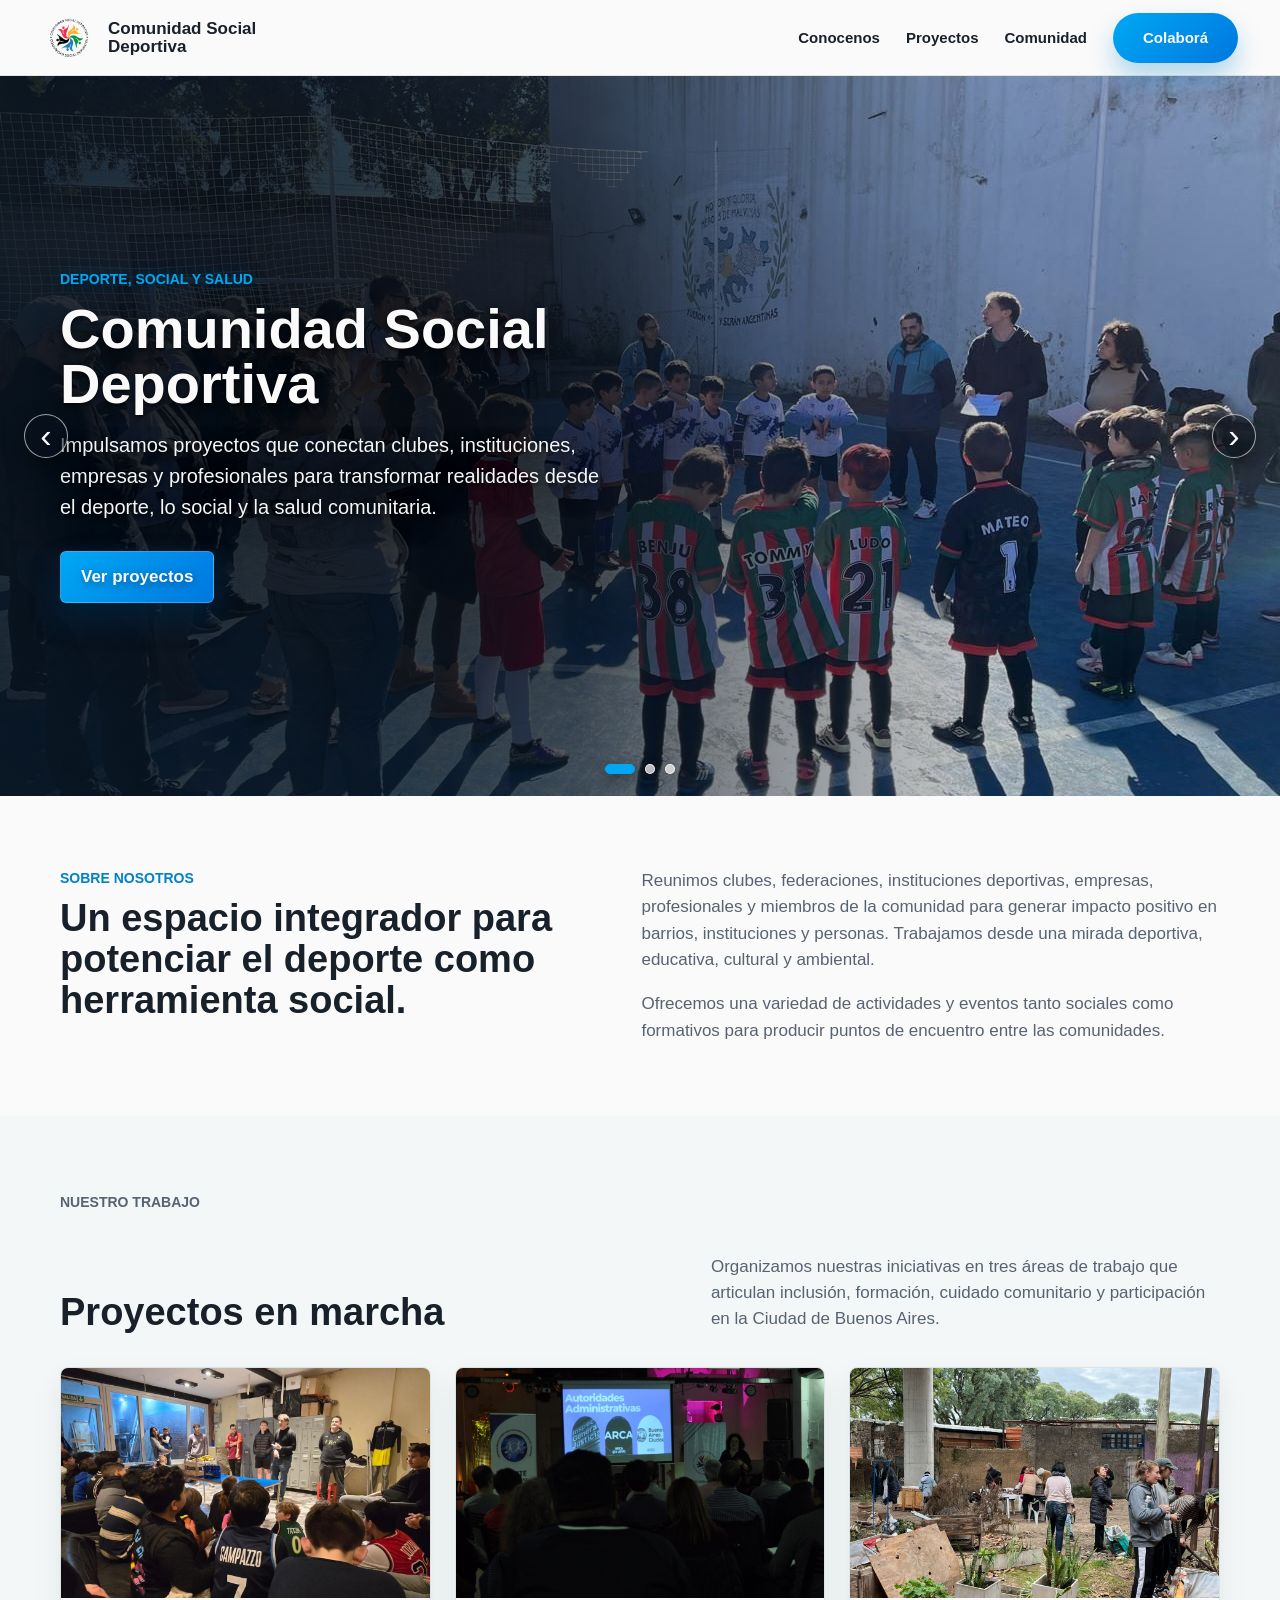
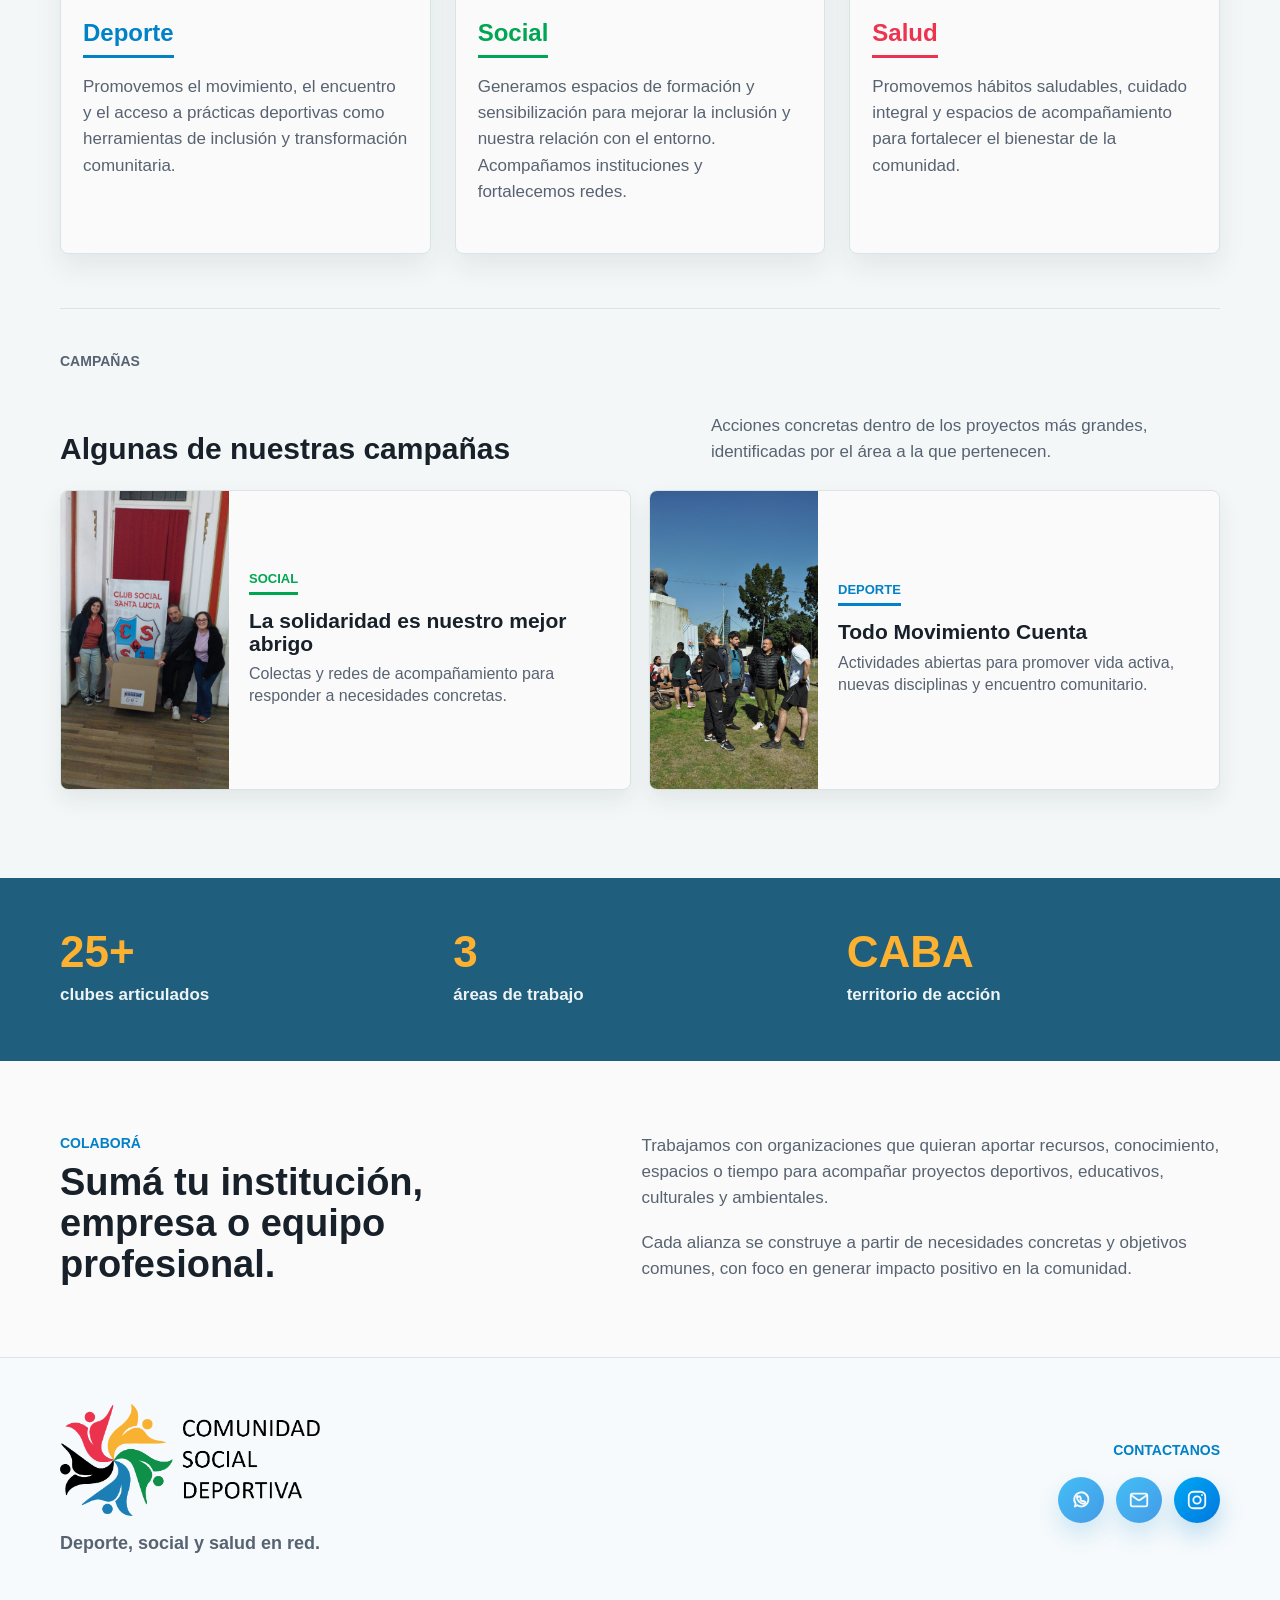
==== index.html @ be714c7b "Update project areas and campaign pages" ====
<!doctype html>
<html lang="es">
  <head>
    <meta charset="utf-8">
    <meta name="viewport" content="width=device-width, initial-scale=1">
    <title>Comunidad Social Deportiva</title>
    <meta
      name="description"
      content="Proyectos de Comunidad Social Deportiva: deporte, social y salud para transformar comunidades en la Ciudad de Buenos Aires."
    >
    <link rel="stylesheet" href="styles.css?v=20260917-health-page">
  </head>
  <body>
    <header class="site-header" data-header>
      <a class="brand" href="#inicio" aria-label="Comunidad Social Deportiva">
        <img src="assets/logo-csd.png" alt="" class="brand__logo">
        <span class="brand__text">Comunidad Social Deportiva</span>
      </a>

      <button class="menu-toggle" type="button" aria-expanded="false" aria-controls="site-nav">
        <span class="menu-toggle__bar"></span>
        <span class="menu-toggle__bar"></span>
        <span class="menu-toggle__bar"></span>
        <span class="sr-only">Abrir menú</span>
      </button>

      <nav class="site-nav" id="site-nav" aria-label="Navegación principal">
        <a href="conocenos.html">Conocenos</a>
        <a href="#proyectos">Proyectos</a>
        <a href="comunidad.html">Comunidad</a>
        <a class="nav-cta" href="#colabora">Colaborá</a>
      </nav>
    </header>

    <main id="inicio">
      <section class="hero" aria-label="Presentación">
        <div class="slider" data-slider>
          <div class="slide is-active" data-slide>
            <img src="assets/slide-comunidad-1.jpeg" alt="Encuentro de fútbol infantil en una cancha comunitaria.">
          </div>
          <div class="slide" data-slide>
            <img src="assets/slide-comunidad-2.jpg" alt="Niños y referentes reciben certificados y medallas en una actividad deportiva.">
          </div>
          <div class="slide" data-slide>
            <img src="assets/slide-comunidad-3.jpeg" alt="Grupo de chicos, familias y referentes posan en una cancha al aire libre.">
          </div>

          <div class="hero__shade"></div>

          <div class="hero__content">
            <p class="eyebrow">Deporte, social y salud</p>
            <h1>Comunidad Social Deportiva</h1>
            <p>
              Impulsamos proyectos que conectan clubes, instituciones, empresas y profesionales
              para transformar realidades desde el deporte, lo social y la salud comunitaria.
            </p>
            <a class="button button--primary" href="#proyectos">Ver proyectos</a>
          </div>

          <button class="slider-button slider-button--prev" type="button" data-prev aria-label="Imagen anterior">
            <span aria-hidden="true">&lsaquo;</span>
          </button>
          <button class="slider-button slider-button--next" type="button" data-next aria-label="Imagen siguiente">
            <span aria-hidden="true">&rsaquo;</span>
          </button>

          <div class="slider-dots" aria-label="Seleccionar imagen">
            <button class="slider-dot is-active" type="button" data-dot aria-label="Mostrar imagen 1"></button>
            <button class="slider-dot" type="button" data-dot aria-label="Mostrar imagen 2"></button>
            <button class="slider-dot" type="button" data-dot aria-label="Mostrar imagen 3"></button>
          </div>
        </div>
      </section>

      <section class="intro" id="comunidad">
        <div class="section-inner intro__grid">
          <div>
            <p class="section-kicker">Sobre nosotros</p>
            <h2>Un espacio integrador para potenciar el deporte como herramienta social.</h2>
          </div>
          <div class="intro__copy">
            <p>
              Reunimos clubes, federaciones, instituciones deportivas, empresas, profesionales y
              miembros de la comunidad para generar impacto positivo en barrios, instituciones y
              personas. Trabajamos desde una mirada deportiva, educativa, cultural y ambiental.
            </p>
            <p>
              Ofrecemos una variedad de actividades y eventos tanto sociales como formativos para
              producir puntos de encuentro entre las comunidades.
            </p>
          </div>
        </div>
      </section>

      <section class="projects" id="proyectos">
        <div class="section-inner">
          <div class="section-heading">
            <p class="section-kicker">Nuestro trabajo</p>
            <h2>Proyectos en marcha</h2>
            <p>
              Organizamos nuestras iniciativas en tres áreas de trabajo que articulan inclusión,
              formación, cuidado comunitario y participación en la Ciudad de Buenos Aires.
            </p>
          </div>

          <div class="project-grid">
            <a class="project-card project-card--blue" href="deporte.html" aria-label="Abrir Deporte Urbano">
              <img src="assets/proyecto-deporte.jpeg" alt="Actividad deportiva comunitaria en una cancha.">
              <div class="project-card__body">
                <h3>Deporte</h3>
                <p>
                  Promovemos el movimiento, el encuentro y el acceso a prácticas deportivas como
                  herramientas de inclusión y transformación comunitaria.
                </p>
              </div>
            </a>

            <a class="project-card project-card--green" href="social.html" aria-label="Abrir área Social">
              <img src="assets/proyecto-alianzas.jpg" alt="Charla de formación institucional con referentes de clubes.">
              <div class="project-card__body">
                <h3>Social</h3>
                <p>
                  Generamos espacios de formación y sensibilización para mejorar la inclusión y
                  nuestra relación con el entorno. Acompañamos instituciones y fortalecemos redes.
                </p>
              </div>
            </a>

            <a class="project-card project-card--red" href="salud.html" aria-label="Abrir área Salud">
              <img src="assets/proyecto-huerta.jpeg" alt="Jornada comunitaria al aire libre.">
              <div class="project-card__body">
                <h3>Salud</h3>
                <p>
                  Promovemos hábitos saludables, cuidado integral y espacios de acompañamiento
                  para fortalecer el bienestar de la comunidad.
                </p>
              </div>
            </a>
          </div>

          <div class="featured-campaigns">
            <div class="section-heading featured-campaigns__heading">
              <p class="section-kicker">Campañas</p>
              <h2>Algunas de nuestras campañas</h2>
              <p>
                Acciones concretas dentro de los proyectos más grandes, identificadas por el área
                a la que pertenecen.
              </p>
            </div>

            <div class="campaign-card-grid">
              <a class="campaign-card campaign-card--green" href="solidaridad.html" aria-label="Abrir campaña La solidaridad es nuestro mejor abrigo">
                <img src="assets/proyecto-abrigo.jpeg" alt="Entrega de donaciones durante la campaña de abrigo.">
                <div class="campaign-card__body">
                  <span>Social</span>
                  <h3>La solidaridad es nuestro mejor abrigo</h3>
                  <p>
                    Colectas y redes de acompañamiento para responder a necesidades concretas.
                  </p>
                </div>
              </a>

              <a class="campaign-card campaign-card--blue" href="deporte.html#todo-movimiento-cuenta" aria-label="Abrir campaña Todo Movimiento Cuenta">
                <img src="assets/proyecto-running.jpg" alt="Entrenamiento abierto de running en un espacio verde.">
                <div class="campaign-card__body">
                  <span>Deporte</span>
                  <h3>Todo Movimiento Cuenta</h3>
                  <p>
                    Actividades abiertas para promover vida activa, nuevas disciplinas y encuentro
                    comunitario.
                  </p>
                </div>
              </a>
            </div>
          </div>
        </div>
      </section>

      <section class="impact">
        <div class="section-inner impact__grid">
          <div class="impact__item">
            <strong>25+</strong>
            <span>clubes articulados</span>
          </div>
          <div class="impact__item">
            <strong>3</strong>
            <span>áreas de trabajo</span>
          </div>
          <div class="impact__item">
            <strong>CABA</strong>
            <span>territorio de acción</span>
          </div>
        </div>
      </section>

      <section class="collaborate" id="colabora">
        <div class="section-inner collaborate__grid">
          <div>
            <p class="section-kicker">Colaborá</p>
            <h2>Sumá tu institución, empresa o equipo profesional.</h2>
          </div>
          <div class="collaborate__copy">
            <p>
              Trabajamos con organizaciones que quieran aportar recursos, conocimiento,
              espacios o tiempo para acompañar proyectos deportivos, educativos, culturales
              y ambientales.
            </p>
            <p>
              Cada alianza se construye a partir de necesidades concretas y objetivos comunes,
              con foco en generar impacto positivo en la comunidad.
            </p>
          </div>
        </div>
      </section>
    </main>

    <footer class="site-footer">
      <div class="section-inner footer__grid">
        <div class="footer__brand">
          <img src="assets/logo-csd-footer-cropped.png" alt="Comunidad Social Deportiva" class="footer__signature">
          <p>Deporte, social y salud en red.</p>
        </div>
        <div class="footer__contact">
          <p class="footer__label">Contactanos</p>
          <div class="footer__socials" aria-label="Canales de contacto">
            <span class="footer__social-link" role="img" aria-label="WhatsApp" title="WhatsApp">
              <svg viewBox="0 0 24 24" aria-hidden="true">
                <path d="M5.3 19.1 6.2 16A7.7 7.7 0 1 1 8 17.7l-2.7 1.4Z"></path>
                <path d="M9.4 8.6c.2-.4.4-.4.7-.4h.5c.2 0 .4.1.5.4l.7 1.6c.1.3.1.5-.1.7l-.4.5c.5.9 1.2 1.6 2.1 2.1l.5-.4c.2-.2.5-.2.7-.1l1.6.7c.3.1.4.3.4.6v.5c0 .3-.1.5-.4.7-.5.4-1.1.6-1.8.6-2.9 0-6.8-3.9-6.8-6.8 0-.7.2-1.3.6-1.8Z"></path>
              </svg>
            </span>
            <span class="footer__social-link" role="img" aria-label="Mail" title="Mail">
              <svg viewBox="0 0 24 24" aria-hidden="true">
                <rect x="3" y="5" width="18" height="14" rx="2"></rect>
                <path d="m4 7 7 5a2 2 0 0 0 2 0l7-5"></path>
              </svg>
            </span>
            <a class="footer__social-link" href="https://www.instagram.com/comunidadsocialdeportiva.ok/" target="_blank" rel="noopener" aria-label="Instagram" title="Instagram">
              <svg viewBox="0 0 24 24" aria-hidden="true">
                <rect x="3" y="3" width="18" height="18" rx="5"></rect>
                <circle cx="12" cy="12" r="4"></circle>
                <path d="M17.5 6.5h.01"></path>
              </svg>
            </a>
          </div>
        </div>
      </div>
    </footer>

    <script src="script.js"></script>
  </body>
</html>
---- styles.css ----
:root {
  --paper: #FAFAFA;
  --paper-soft: #F3F7F8;
  --ink: #18202A;
  --ink-muted: #586371;
  --line: #DCE3E7;
  --blue: #0081C8;
  --green: #00A651;
  --yellow: #FCB131;
  --red: #EE334E;
  --sky: #00A8F4;
  --sky-deep: #0077DF;
  --surface: #EFF4F6;
  --shadow: 0 16px 40px rgba(24, 32, 42, 0.13);
  --image-text-shadow:
    0 2px 4px rgba(0, 0, 0, 0.68),
    0 10px 26px rgba(0, 0, 0, 0.58);
}

* {
  box-sizing: border-box;
}

html {
  scroll-behavior: smooth;
}

body {
  margin: 0;
  background: var(--paper);
  color: var(--ink);
  font-family: Calibri, "Segoe UI", Arial, sans-serif;
  font-size: 17px;
  line-height: 1.55;
  letter-spacing: 0;
}

img {
  display: block;
  max-width: 100%;
}

a {
  color: inherit;
  text-decoration: none;
}

button {
  font: inherit;
}

.sr-only {
  position: absolute;
  width: 1px;
  height: 1px;
  padding: 0;
  margin: -1px;
  overflow: hidden;
  clip: rect(0, 0, 0, 0);
  white-space: nowrap;
  border: 0;
}

.site-header {
  position: sticky;
  top: 0;
  z-index: 20;
  display: flex;
  align-items: center;
  justify-content: space-between;
  gap: 28px;
  min-height: 76px;
  padding: 10px 42px;
  background: rgba(250, 250, 250, 0.94);
  border-bottom: 1px solid rgba(220, 227, 231, 0.9);
  backdrop-filter: blur(16px);
}

.brand {
  display: inline-flex;
  align-items: center;
  gap: 12px;
  min-width: 0;
}

.brand__logo {
  width: 54px;
  height: 54px;
  object-fit: contain;
}

.brand__text {
  max-width: 230px;
  color: var(--ink);
  font-weight: 700;
  line-height: 1.05;
}

.site-nav {
  display: flex;
  align-items: center;
  gap: 26px;
  color: var(--ink);
  font-size: 15px;
  font-weight: 700;
}

.site-nav a {
  position: relative;
  padding: 10px 0;
}

.site-nav a::after {
  position: absolute;
  right: 0;
  bottom: 4px;
  left: 0;
  height: 2px;
  content: "";
  background: var(--blue);
  transform: scaleX(0);
  transform-origin: center;
  transition: transform 180ms ease;
}

.site-nav a:hover::after,
.site-nav a:focus-visible::after,
.site-nav a[aria-current="page"]::after {
  transform: scaleX(1);
}

.site-nav .nav-cta {
  display: inline-flex;
  align-items: center;
  justify-content: center;
  min-height: 50px;
  padding: 13px 30px;
  color: var(--paper);
  background: linear-gradient(135deg, var(--sky) 0%, var(--sky-deep) 100%);
  border-radius: 999px;
  box-shadow: 0 14px 26px rgba(0, 129, 200, 0.3);
  transition: box-shadow 180ms ease, transform 180ms ease;
  white-space: nowrap;
}

.site-nav .nav-cta::after {
  display: none;
}

.site-nav .nav-cta:hover,
.site-nav .nav-cta:focus-visible {
  box-shadow: 0 18px 30px rgba(0, 129, 200, 0.4);
  transform: translateY(-2px) scale(1.02);
}

.menu-toggle {
  display: none;
  width: 44px;
  height: 44px;
  padding: 10px;
  background: var(--paper);
  border: 1px solid var(--line);
  border-radius: 6px;
}

.menu-toggle__bar {
  display: block;
  width: 100%;
  height: 2px;
  margin: 5px 0;
  background: var(--ink);
}

.hero {
  position: relative;
  height: min(720px, calc(100svh - 128px));
  min-height: 500px;
  overflow: hidden;
  background: var(--surface);
}

.slider,
.slide {
  position: absolute;
  inset: 0;
}

.slide {
  opacity: 0;
  transition: opacity 600ms ease;
}

.slide.is-active {
  opacity: 1;
}

.slide img {
  width: 100%;
  height: 100%;
  object-fit: cover;
}

.slide:nth-child(1) img {
  object-position: center center;
}

.slide:nth-child(2) img {
  object-position: center center;
}

.slide:nth-child(3) img {
  object-position: center center;
}

.hero__shade {
  position: absolute;
  inset: 0;
  background:
    radial-gradient(circle at 30% 48%, rgba(0, 0, 0, 0.48), rgba(0, 0, 0, 0) 42%),
    linear-gradient(90deg, rgba(8, 17, 28, 0.88), rgba(8, 17, 28, 0.68) 45%, rgba(8, 17, 28, 0.2) 78%, rgba(8, 17, 28, 0.12));
}

.hero__content {
  position: relative;
  z-index: 2;
  display: flex;
  flex-direction: column;
  align-items: flex-start;
  justify-content: center;
  width: min(620px, calc(100% - 44px));
  height: 100%;
  margin-left: max(22px, calc((100% - 1160px) / 2));
  color: var(--paper);
  text-shadow: var(--image-text-shadow);
}

.eyebrow,
.section-kicker,
.footer__label {
  margin: 0;
  color: var(--blue);
  font-size: 14px;
  font-weight: 800;
  text-transform: uppercase;
}

.hero .eyebrow {
  color: var(--sky);
  text-shadow:
    0 2px 5px rgba(0, 0, 0, 0.72),
    0 0 14px rgba(0, 168, 244, 0.42);
}

.hero h1 {
  max-width: 580px;
  margin: 12px 0 18px;
  font-size: 56px;
  line-height: 0.98;
}

.hero p:not(.eyebrow) {
  max-width: 560px;
  margin: 0 0 28px;
  color: #F4F7F8;
  font-size: 20px;
}

.button {
  display: inline-flex;
  align-items: center;
  justify-content: center;
  min-height: 46px;
  padding: 12px 20px;
  font-weight: 800;
  border-radius: 6px;
}

.button--primary {
  color: var(--paper);
  background: linear-gradient(135deg, var(--sky) 0%, var(--sky-deep) 100%);
  border: 1px solid rgba(250, 250, 250, 0.22);
  box-shadow:
    0 16px 30px rgba(0, 0, 0, 0.34),
    0 14px 28px rgba(0, 91, 169, 0.36);
  text-shadow: 0 2px 8px rgba(0, 0, 0, 0.38);
}

.slider-button {
  position: absolute;
  z-index: 4;
  top: 50%;
  display: grid;
  width: 44px;
  height: 44px;
  padding: 0;
  color: var(--paper);
  cursor: pointer;
  background: rgba(8, 17, 28, 0.58);
  border: 1px solid rgba(250, 250, 250, 0.62);
  border-radius: 50%;
  box-shadow: 0 10px 24px rgba(0, 0, 0, 0.48);
  place-items: center;
  transform: translateY(-50%);
}

.slider-button span {
  margin-top: -3px;
  font-size: 34px;
  line-height: 1;
}

.slider-button--prev {
  left: 24px;
}

.slider-button--next {
  right: 24px;
}

.slider-dots {
  position: absolute;
  z-index: 4;
  right: 0;
  bottom: 22px;
  left: 0;
  display: flex;
  justify-content: center;
  gap: 10px;
}

.slider-dot {
  width: 10px;
  height: 10px;
  padding: 0;
  cursor: pointer;
  background: rgba(250, 250, 250, 0.72);
  border: 1px solid rgba(250, 250, 250, 0.95);
  border-radius: 50%;
  box-shadow: 0 5px 14px rgba(0, 0, 0, 0.44);
}

.slider-dot.is-active {
  width: 30px;
  background: var(--sky);
  border-color: var(--sky);
  border-radius: 999px;
}

.section-inner {
  width: min(1160px, calc(100% - 44px));
  margin: 0 auto;
}

.intro {
  padding: 72px 0;
  background: var(--paper);
}

.intro__grid {
  display: grid;
  grid-template-columns: minmax(0, 0.95fr) minmax(0, 1.05fr);
  gap: 58px;
  align-items: start;
}

.intro h2,
.section-heading h2 {
  margin: 8px 0 0;
  font-size: 38px;
  line-height: 1.08;
}

.intro__copy p,
.section-heading p {
  margin: 0;
  color: var(--ink-muted);
}

.intro__copy p + p {
  margin-top: 18px;
}

.projects {
  padding: 76px 0 88px;
  background: var(--paper-soft);
}

.section-heading {
  display: grid;
  grid-template-columns: minmax(0, 0.9fr) minmax(280px, 0.75fr);
  gap: 40px;
  align-items: end;
  margin-bottom: 34px;
}

.section-heading .section-kicker {
  grid-column: 1 / -1;
}

.section-heading h2 {
  margin-top: -28px;
}

.project-grid {
  display: grid;
  grid-template-columns: repeat(3, minmax(0, 1fr));
  gap: 24px;
}

.project-card {
  position: relative;
  display: block;
  overflow: hidden;
  background: var(--paper);
  border: 1px solid var(--line);
  border-radius: 8px;
  box-shadow: 0 12px 28px rgba(24, 32, 42, 0.08);
  transition: box-shadow 180ms ease, transform 180ms ease;
}

.project-card:hover,
.project-card:focus-within,
.project-card:focus-visible {
  z-index: 1;
  box-shadow: 0 18px 34px rgba(24, 32, 42, 0.16);
  transform: translateY(-2px) scale(1.01);
}

.project-card:focus-visible {
  outline: 3px solid rgba(0, 168, 244, 0.38);
  outline-offset: 4px;
}

.project-card img {
  width: 100%;
  aspect-ratio: 16 / 10;
  object-fit: cover;
}

.project-card__body {
  display: flex;
  flex-direction: column;
  min-height: 255px;
  padding: 22px;
}

.project-card h3 {
  align-self: flex-start;
  margin: 0 0 16px;
  padding-bottom: 8px;
  font-size: 24px;
  line-height: 1.1;
  border-bottom: 3px solid currentColor;
}

.project-card p {
  margin: 0;
  color: var(--ink-muted);
}

.project-card--blue h3 {
  color: var(--blue);
}

.project-card--green h3 {
  color: var(--green);
}

.project-card--red h3 {
  color: var(--red);
}

.featured-campaigns {
  margin-top: 54px;
  padding-top: 42px;
  border-top: 1px solid var(--line);
}

.featured-campaigns__heading {
  margin-bottom: 24px;
}

.featured-campaigns__heading h2 {
  font-size: 30px;
}

.campaign-card-grid {
  display: grid;
  grid-template-columns: repeat(2, minmax(0, 1fr));
  gap: 18px;
}

.campaign-card {
  display: grid;
  grid-template-columns: 168px minmax(0, 1fr);
  min-height: 190px;
  overflow: hidden;
  background: var(--paper);
  border: 1px solid var(--line);
  border-radius: 8px;
  box-shadow: 0 10px 22px rgba(24, 32, 42, 0.08);
  transition: box-shadow 180ms ease, transform 180ms ease;
}

.campaign-card:hover,
.campaign-card:focus-visible {
  box-shadow: 0 16px 30px rgba(24, 32, 42, 0.15);
  transform: translateY(-2px);
}

.campaign-card:focus-visible {
  outline: 3px solid rgba(0, 168, 244, 0.38);
  outline-offset: 4px;
}

.campaign-card img {
  width: 100%;
  height: 100%;
  object-fit: cover;
}

.campaign-card__body {
  display: flex;
  flex-direction: column;
  justify-content: center;
  padding: 20px;
}

.campaign-card__body span {
  align-self: flex-start;
  padding-bottom: 7px;
  font-size: 13px;
  font-weight: 800;
  line-height: 1;
  text-transform: uppercase;
  border-bottom: 3px solid currentColor;
}

.campaign-card__body h3 {
  margin: 14px 0 8px;
  font-size: 21px;
  line-height: 1.1;
}

.campaign-card__body p {
  margin: 0;
  color: var(--ink-muted);
  font-size: 16px;
  line-height: 1.4;
}

.campaign-card--blue .campaign-card__body span {
  color: var(--blue);
}

.campaign-card--green .campaign-card__body span {
  color: var(--green);
}

.campaign-card--red .campaign-card__body span {
  color: var(--red);
}

.page-hero {
  position: relative;
  min-height: 460px;
  overflow: hidden;
  color: var(--paper);
  background: var(--surface);
}

.page-hero img,
.page-hero__shade {
  position: absolute;
  inset: 0;
  width: 100%;
  height: 100%;
}

.page-hero img {
  object-fit: cover;
  object-position: center center;
}

.page-hero__shade {
  background:
    radial-gradient(circle at 30% 48%, rgba(0, 0, 0, 0.46), rgba(0, 0, 0, 0) 44%),
    linear-gradient(90deg, rgba(8, 17, 28, 0.88), rgba(8, 17, 28, 0.62) 58%, rgba(8, 17, 28, 0.18));
}

.page-hero__content {
  position: relative;
  z-index: 2;
  display: flex;
  flex-direction: column;
  align-items: flex-start;
  justify-content: center;
  min-height: 460px;
  text-shadow: var(--image-text-shadow);
}

.page-hero h1 {
  max-width: 700px;
  margin: 12px 0 18px;
  font-size: 52px;
  line-height: 1;
}

.page-hero p:not(.eyebrow) {
  max-width: 620px;
  margin: 0;
  color: #F4F7F8;
  font-size: 20px;
}

.page-hero .eyebrow {
  color: var(--sky);
  text-shadow:
    0 2px 5px rgba(0, 0, 0, 0.72),
    0 0 14px rgba(0, 168, 244, 0.42);
}

.story {
  padding: 78px 0;
  background: var(--paper);
}

.story__grid,
.community-content__grid {
  display: grid;
  grid-template-columns: minmax(0, 0.85fr) minmax(0, 1.15fr);
  gap: 68px;
}

.story h2,
.mission h2,
.community-content h2 {
  margin: 8px 0 0;
  font-size: 38px;
  line-height: 1.08;
}

.story__copy p,
.community-content__copy p,
.mission p,
.approach__item p {
  margin: 0;
  color: var(--ink-muted);
}

.story__copy p + p,
.community-content__copy p + p {
  margin-top: 18px;
}

.community-content__copy h3 {
  margin: 34px 0 14px;
  color: var(--ink);
  font-size: 24px;
  line-height: 1.12;
}

.content-action {
  margin-top: 34px;
}

.urban-sport {
  padding: 78px 0 88px;
  background: var(--paper);
}

.urban-sport__intro {
  max-width: 780px;
  margin: 0 auto 34px;
  text-align: center;
}

.urban-sport__intro h2 {
  margin: 10px 0 0;
  font-size: 38px;
  line-height: 1.08;
}

.urban-sport__grid {
  display: grid;
  grid-template-columns: repeat(2, minmax(0, 1fr));
  gap: 0;
  overflow: hidden;
  color: var(--paper);
  background: #1F7CA4;
  border-radius: 8px;
}

.urban-sport__panel {
  min-height: 300px;
  padding: 44px;
  text-align: center;
}

.urban-sport__panel + .urban-sport__panel {
  border-left: 1px solid rgba(250, 250, 250, 0.22);
}

.urban-sport__panel h3 {
  margin: 0 0 20px;
  font-size: 26px;
  line-height: 1.08;
}

.urban-sport__panel p {
  max-width: 420px;
  margin: 0 auto;
  color: #F4F7F8;
  font-size: 19px;
}

.urban-sport__what {
  max-width: 900px;
  margin: 46px auto 0;
  padding-top: 32px;
  border-top: 1px solid var(--line);
}

.urban-sport__what h2 {
  margin: 0 0 14px;
  font-size: 28px;
  line-height: 1.1;
}

.urban-sport__what p {
  margin: 0;
  color: var(--ink-muted);
  font-size: 18px;
}

.sport-campaigns {
  margin-top: 62px;
}

.sport-campaigns__heading {
  margin-bottom: 28px;
}

.sport-campaign-grid {
  display: grid;
  grid-template-columns: repeat(3, minmax(0, 1fr));
  gap: 24px;
}

.sport-campaign-card {
  scroll-margin-top: 96px;
  overflow: hidden;
  background: var(--paper);
  border: 1px solid var(--line);
  border-radius: 8px;
  box-shadow: 0 12px 28px rgba(24, 32, 42, 0.08);
}

.sport-campaign-card img {
  width: 100%;
  aspect-ratio: 16 / 10;
  object-fit: cover;
}

.sport-campaign-card__body {
  min-height: 230px;
  padding: 22px;
}

.sport-campaign-card__body span {
  display: inline-block;
  padding-bottom: 8px;
  color: var(--blue);
  font-size: 13px;
  font-weight: 800;
  text-transform: uppercase;
  border-bottom: 3px solid currentColor;
}

.sport-campaign-card__body h3 {
  margin: 18px 0 10px;
  font-size: 24px;
  line-height: 1.1;
}

.sport-campaign-card__body p {
  margin: 0;
  color: var(--ink-muted);
}

.community-content {
  padding: 78px 0;
  background: var(--paper);
}

.campaign-detail {
  padding: 78px 0 88px;
  background: var(--paper);
}

.campaign-detail__text {
  max-width: 840px;
  margin: 0 auto 34px;
}

.campaign-detail__copy {
  margin-top: 14px;
}

.campaign-detail__copy p {
  margin: 0;
  color: var(--ink-muted);
  font-size: 20px;
}

.campaign-detail__copy p + p {
  margin-top: 18px;
}

.campaign-detail__subtitle {
  margin: 38px 0 22px;
  font-size: 38px;
  line-height: 1.08;
}

.campaign-slider {
  position: relative;
  overflow: hidden;
  width: 100%;
  min-height: 430px;
  max-height: 680px;
  aspect-ratio: 16 / 9;
  background: #E8EEF1;
  border: 1px solid var(--line);
  border-radius: 8px;
  box-shadow: 0 18px 38px rgba(24, 32, 42, 0.12);
}

.campaign-slide {
  position: absolute;
  inset: 0;
  display: grid;
  opacity: 0;
  transition: opacity 600ms ease;
  place-items: center;
}

.campaign-slide.is-active {
  z-index: 1;
  opacity: 1;
}

.campaign-slide img {
  width: 100%;
  height: 100%;
  object-fit: contain;
}

.campaign-slider__button {
  position: absolute;
  z-index: 3;
  top: 50%;
  display: grid;
  width: 46px;
  height: 46px;
  padding: 0;
  color: var(--paper);
  cursor: pointer;
  background: rgba(8, 17, 28, 0.62);
  border: 1px solid rgba(250, 250, 250, 0.68);
  border-radius: 50%;
  box-shadow: 0 10px 24px rgba(0, 0, 0, 0.34);
  place-items: center;
  transform: translateY(-50%);
}

.campaign-slider__button span {
  margin-top: -3px;
  font-size: 34px;
  line-height: 1;
}

.campaign-slider__button--prev {
  left: 18px;
}

.campaign-slider__button--next {
  right: 18px;
}

.campaign-slider__dots {
  position: absolute;
  z-index: 3;
  right: 0;
  bottom: 18px;
  left: 0;
  display: flex;
  flex-wrap: wrap;
  justify-content: center;
  gap: 8px;
  padding: 0 64px;
}

.campaign-slider__dot {
  width: 9px;
  height: 9px;
  padding: 0;
  cursor: pointer;
  background: rgba(250, 250, 250, 0.75);
  border: 1px solid rgba(250, 250, 250, 0.95);
  border-radius: 50%;
  box-shadow: 0 5px 14px rgba(0, 0, 0, 0.34);
}

.campaign-slider__dot.is-active {
  width: 28px;
  background: var(--red);
  border-color: var(--red);
  border-radius: 999px;
}

.campaign-slider--portrait {
  width: min(100%, 560px);
  min-height: 0;
  max-height: none;
  aspect-ratio: 3 / 4;
  margin: 0 auto;
}

.sustainability-list {
  display: grid;
  gap: 12px;
  margin: 0;
  padding: 0;
  color: var(--ink-muted);
  list-style: none;
}

.sustainability-list li {
  display: grid;
  grid-template-columns: 34px minmax(0, 1fr);
  gap: 10px;
  align-items: start;
}

.sustainability-list span {
  font-size: 22px;
  line-height: 1.2;
}

.campaign-slider--green .campaign-slider__dot.is-active {
  background: var(--green);
  border-color: var(--green);
}

.campaign-slider--blue .campaign-slider__dot.is-active {
  background: var(--blue);
  border-color: var(--blue);
}

.campaign-slider--yellow .campaign-slider__dot.is-active {
  background: var(--yellow);
  border-color: var(--yellow);
}

.campaign-slider--red .campaign-slider__dot.is-active {
  background: var(--red);
  border-color: var(--red);
}

.social-page {
  padding: 78px 0 88px;
  background: var(--paper);
}

.social-feature {
  display: grid;
  grid-template-columns: minmax(0, 0.82fr) minmax(320px, 0.78fr);
  gap: 58px;
  align-items: center;
  padding: 44px 0 54px;
  border-top: 1px solid var(--line);
  border-bottom: 1px solid var(--line);
}

.social-feature + .social-feature {
  border-top: 0;
}

.social-feature--blue .section-kicker {
  color: var(--blue);
}

.social-feature--yellow .section-kicker {
  color: #B87912;
}

.social-feature--red .section-kicker {
  color: var(--red);
}

.social-feature--green .section-kicker {
  color: var(--green);
}

.social-feature__copy h3 {
  max-width: 660px;
  margin: 10px 0 18px;
  color: var(--ink);
  font-size: 38px;
  line-height: 1.08;
}

.social-feature__copy p:not(.section-kicker) {
  max-width: 680px;
  margin: 0;
  color: var(--ink-muted);
  font-size: 20px;
}

.social-feature__slider {
  justify-self: center;
}

.social-feature__slider--landscape {
  width: min(100%, 680px);
  min-height: 360px;
  max-height: none;
  aspect-ratio: 4 / 3;
}

.mission {
  padding: 72px 0;
  background: #EEF4F5;
}

.mission__grid {
  display: grid;
  grid-template-columns: 260px minmax(0, 1fr);
  gap: 64px;
  align-items: center;
}

.mission__mark {
  display: grid;
  grid-template-columns: repeat(2, 88px);
  grid-auto-rows: 88px;
  gap: 14px;
  justify-content: center;
}

.mission__mark span {
  display: block;
  border-radius: 50%;
}

.mission__mark span:nth-child(1) {
  background: var(--red);
}

.mission__mark span:nth-child(2) {
  background: var(--yellow);
}

.mission__mark span:nth-child(3) {
  background: var(--blue);
}

.mission__mark span:nth-child(4) {
  background: var(--green);
}

.mission p {
  max-width: 760px;
  margin-top: 18px;
  font-size: 20px;
}

.approach {
  padding: 76px 0 88px;
  background: var(--paper);
}

.approach__grid {
  display: grid;
  grid-template-columns: repeat(4, minmax(0, 1fr));
  gap: 22px;
}

.approach__item {
  min-height: 230px;
  padding: 24px;
  background: var(--paper-soft);
  border: 1px solid var(--line);
  border-radius: 8px;
}

.approach__dot {
  display: block;
  width: 18px;
  height: 18px;
  margin-bottom: 24px;
  border-radius: 50%;
}

.approach__dot--blue {
  background: var(--blue);
}

.approach__dot--yellow {
  background: var(--yellow);
}

.approach__dot--red {
  background: var(--red);
}

.approach__dot--green {
  background: var(--green);
}

.approach__item h3 {
  margin: 0 0 10px;
  font-size: 23px;
  line-height: 1.1;
}

.impact {
  padding: 44px 0;
  color: var(--paper);
  background: #1F5E7D;
}

.impact__grid {
  display: grid;
  grid-template-columns: repeat(3, minmax(0, 1fr));
  gap: 20px;
}

.impact__item {
  padding: 8px 0;
}

.impact__item strong {
  display: block;
  color: var(--yellow);
  font-size: 44px;
  line-height: 1;
}

.impact__item span {
  display: block;
  margin-top: 8px;
  color: #EEF4F5;
  font-weight: 700;
}

.collaborate {
  padding: 72px 0;
  background: var(--paper);
}

.collaborate__grid {
  display: grid;
  grid-template-columns: minmax(0, 0.95fr) minmax(0, 1.05fr);
  gap: 58px;
  align-items: start;
}

.collaborate h2 {
  margin: 8px 0 0;
  font-size: 38px;
  line-height: 1.08;
}

.collaborate__copy p {
  margin: 0;
  color: var(--ink-muted);
}

.collaborate__copy p + p {
  margin-top: 18px;
}

.site-footer {
  padding: 46px 0;
  color: var(--ink);
  background: #F6FAFC;
  border-top: 1px solid var(--line);
}

.footer__grid {
  display: flex;
  align-items: center;
  justify-content: space-between;
  gap: 48px;
}

.footer__brand {
  max-width: 430px;
}

.footer__signature {
  width: min(260px, 100%);
  height: auto;
  object-fit: contain;
}

.site-footer p {
  margin: 0;
}

.footer__brand p {
  margin-top: 14px;
  color: var(--ink-muted);
  font-size: 18px;
  font-weight: 700;
}

.footer__contact {
  text-align: right;
}

.footer__label {
  color: var(--blue);
}

.footer__socials {
  display: flex;
  justify-content: flex-end;
  gap: 12px;
  margin-top: 16px;
}

.footer__social-link {
  display: grid;
  width: 46px;
  height: 46px;
  color: var(--paper);
  background: linear-gradient(135deg, var(--sky) 0%, var(--sky-deep) 100%);
  border-radius: 50%;
  box-shadow: 0 12px 24px rgba(0, 129, 200, 0.24);
  place-items: center;
}

.footer__social-link[href] {
  transition: transform 180ms ease, box-shadow 180ms ease;
}

.footer__social-link[href]:hover,
.footer__social-link[href]:focus-visible {
  box-shadow: 0 16px 28px rgba(0, 129, 200, 0.34);
  transform: translateY(-2px);
}

.footer__social-link:not([href]) {
  opacity: 0.72;
}

.footer__social-link svg {
  width: 22px;
  height: 22px;
  fill: none;
  stroke: currentColor;
  stroke-linecap: round;
  stroke-linejoin: round;
  stroke-width: 2;
}

@media (prefers-reduced-motion: reduce) {
  html {
    scroll-behavior: auto;
  }

  .slide,
  .campaign-slide,
  .campaign-card,
  .project-card,
  .site-nav .nav-cta,
  .site-nav a::after {
    transition: none;
  }

  .project-card:hover,
  .project-card:focus-within,
  .project-card:focus-visible,
  .campaign-card:hover,
  .campaign-card:focus-visible,
  .site-nav .nav-cta:hover,
  .site-nav .nav-cta:focus-visible {
    transform: none;
  }
}

@media (max-width: 900px) {
  .site-header {
    padding: 10px 22px;
  }

  .menu-toggle {
    display: block;
  }

  .site-nav {
    position: absolute;
    top: 100%;
    right: 18px;
    left: 18px;
    display: none;
    flex-direction: column;
    align-items: stretch;
    gap: 4px;
    padding: 16px;
    background: var(--paper);
    border: 1px solid var(--line);
    border-radius: 8px;
    box-shadow: var(--shadow);
  }

  .site-nav.is-open {
    display: flex;
  }

  .site-nav a {
    padding: 11px 12px;
    border-radius: 6px;
  }

  .site-nav .nav-cta {
    justify-content: center;
    min-width: 0;
    padding: 13px 22px;
    border-radius: 999px;
  }

  .site-nav a::after {
    display: none;
  }

  .hero {
    height: min(650px, calc(100svh - 118px));
    min-height: 440px;
  }

  .hero__shade {
    background: linear-gradient(180deg, rgba(8, 17, 28, 0.54), rgba(8, 17, 28, 0.82));
  }

  .hero h1 {
    font-size: 42px;
  }

  .hero p:not(.eyebrow) {
    font-size: 18px;
  }

  .slider-button {
    display: none;
  }

  .intro__grid,
  .section-heading,
  .story__grid,
  .community-content__grid,
  .social-feature,
  .urban-sport__grid,
  .mission__grid,
  .collaborate__grid {
    grid-template-columns: 1fr;
    gap: 18px;
  }

  .mission__mark {
    justify-content: start;
    grid-template-columns: repeat(4, 52px);
    grid-auto-rows: 52px;
  }

  .section-heading h2 {
    margin-top: 0;
  }

  .project-grid {
    grid-template-columns: repeat(2, minmax(0, 1fr));
  }

  .campaign-card-grid {
    grid-template-columns: 1fr;
  }

  .approach__grid {
    grid-template-columns: repeat(2, minmax(0, 1fr));
  }

  .sport-campaign-grid {
    grid-template-columns: repeat(2, minmax(0, 1fr));
  }

  .urban-sport__panel + .urban-sport__panel {
    border-top: 1px solid rgba(250, 250, 250, 0.22);
    border-left: 0;
  }
}

@media (max-width: 640px) {
  body {
    font-size: 16px;
  }

  .brand__logo {
    width: 48px;
    height: 48px;
  }

  .brand__text {
    max-width: 160px;
    font-size: 15px;
  }

  .hero {
    height: 520px;
    min-height: 0;
  }

  .hero__content {
    justify-content: flex-end;
    padding-bottom: 72px;
  }

  .hero h1 {
    font-size: 36px;
  }

  .page-hero,
  .page-hero__content {
    min-height: 420px;
  }

  .page-hero h1 {
    font-size: 36px;
  }

  .page-hero p:not(.eyebrow),
  .mission p {
    font-size: 18px;
  }

  .intro,
  .projects,
  .story,
  .community-content,
  .social-page,
  .urban-sport,
  .campaign-detail,
  .mission,
  .approach,
  .collaborate {
    padding: 54px 0;
  }

  .intro h2,
  .section-heading h2,
  .story h2,
  .community-content h2,
  .social-feature__copy h3,
  .urban-sport__intro h2,
  .campaign-detail__subtitle,
  .mission h2,
  .collaborate h2 {
    font-size: 30px;
  }

  .urban-sport__panel {
    min-height: auto;
    padding: 34px 24px;
  }

  .urban-sport__panel h3 {
    font-size: 24px;
  }

  .urban-sport__panel p {
    font-size: 17px;
  }

  .urban-sport__what h2 {
    font-size: 26px;
  }

  .sport-campaign-grid {
    grid-template-columns: 1fr;
  }

  .sport-campaign-card__body {
    min-height: auto;
  }

  .campaign-card {
    grid-template-columns: 1fr;
  }

  .campaign-card img {
    height: auto;
    aspect-ratio: 16 / 9;
  }

  .featured-campaigns__heading h2 {
    font-size: 28px;
  }

  .social-feature {
    padding: 34px 0 42px;
  }

  .social-feature__copy p:not(.section-kicker) {
    font-size: 18px;
  }

  .campaign-detail__copy p {
    font-size: 18px;
  }

  .campaign-slider {
    min-height: 360px;
    aspect-ratio: 4 / 5;
  }

  .campaign-slider--portrait {
    width: 100%;
    min-height: 0;
    aspect-ratio: 3 / 4;
  }

  .social-feature__slider--landscape {
    min-height: 240px;
    aspect-ratio: 4 / 3;
  }

  .campaign-slider__button {
    width: 40px;
    height: 40px;
  }

  .campaign-slider__button--prev {
    left: 12px;
  }

  .campaign-slider__button--next {
    right: 12px;
  }

  .campaign-slider__dots {
    bottom: 14px;
    padding: 0 54px;
  }

  .project-grid,
  .impact__grid,
  .approach__grid {
    grid-template-columns: 1fr;
  }

  .approach__item {
    min-height: auto;
  }

  .project-card__body {
    min-height: auto;
  }

  .footer__grid {
    align-items: flex-start;
    flex-direction: column;
  }

  .footer__contact {
    text-align: left;
  }

  .footer__socials {
    justify-content: flex-start;
  }
}
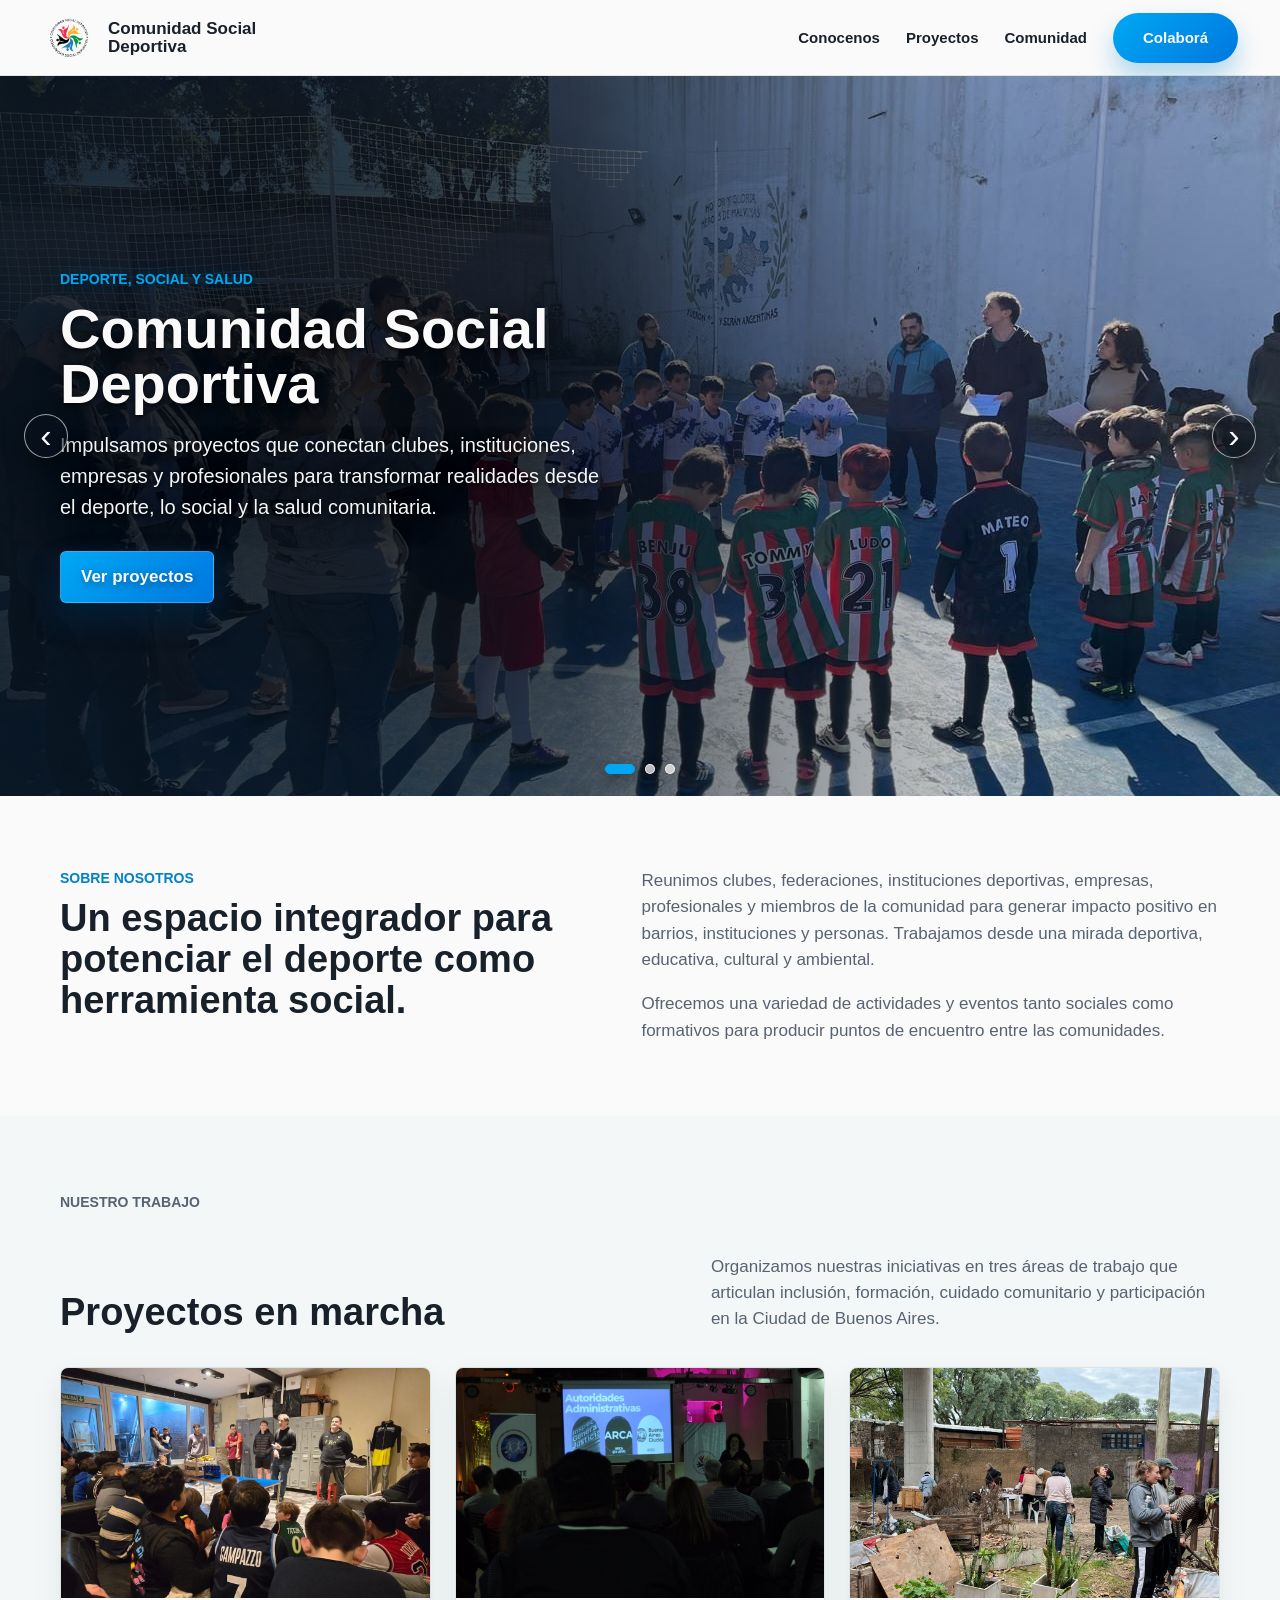
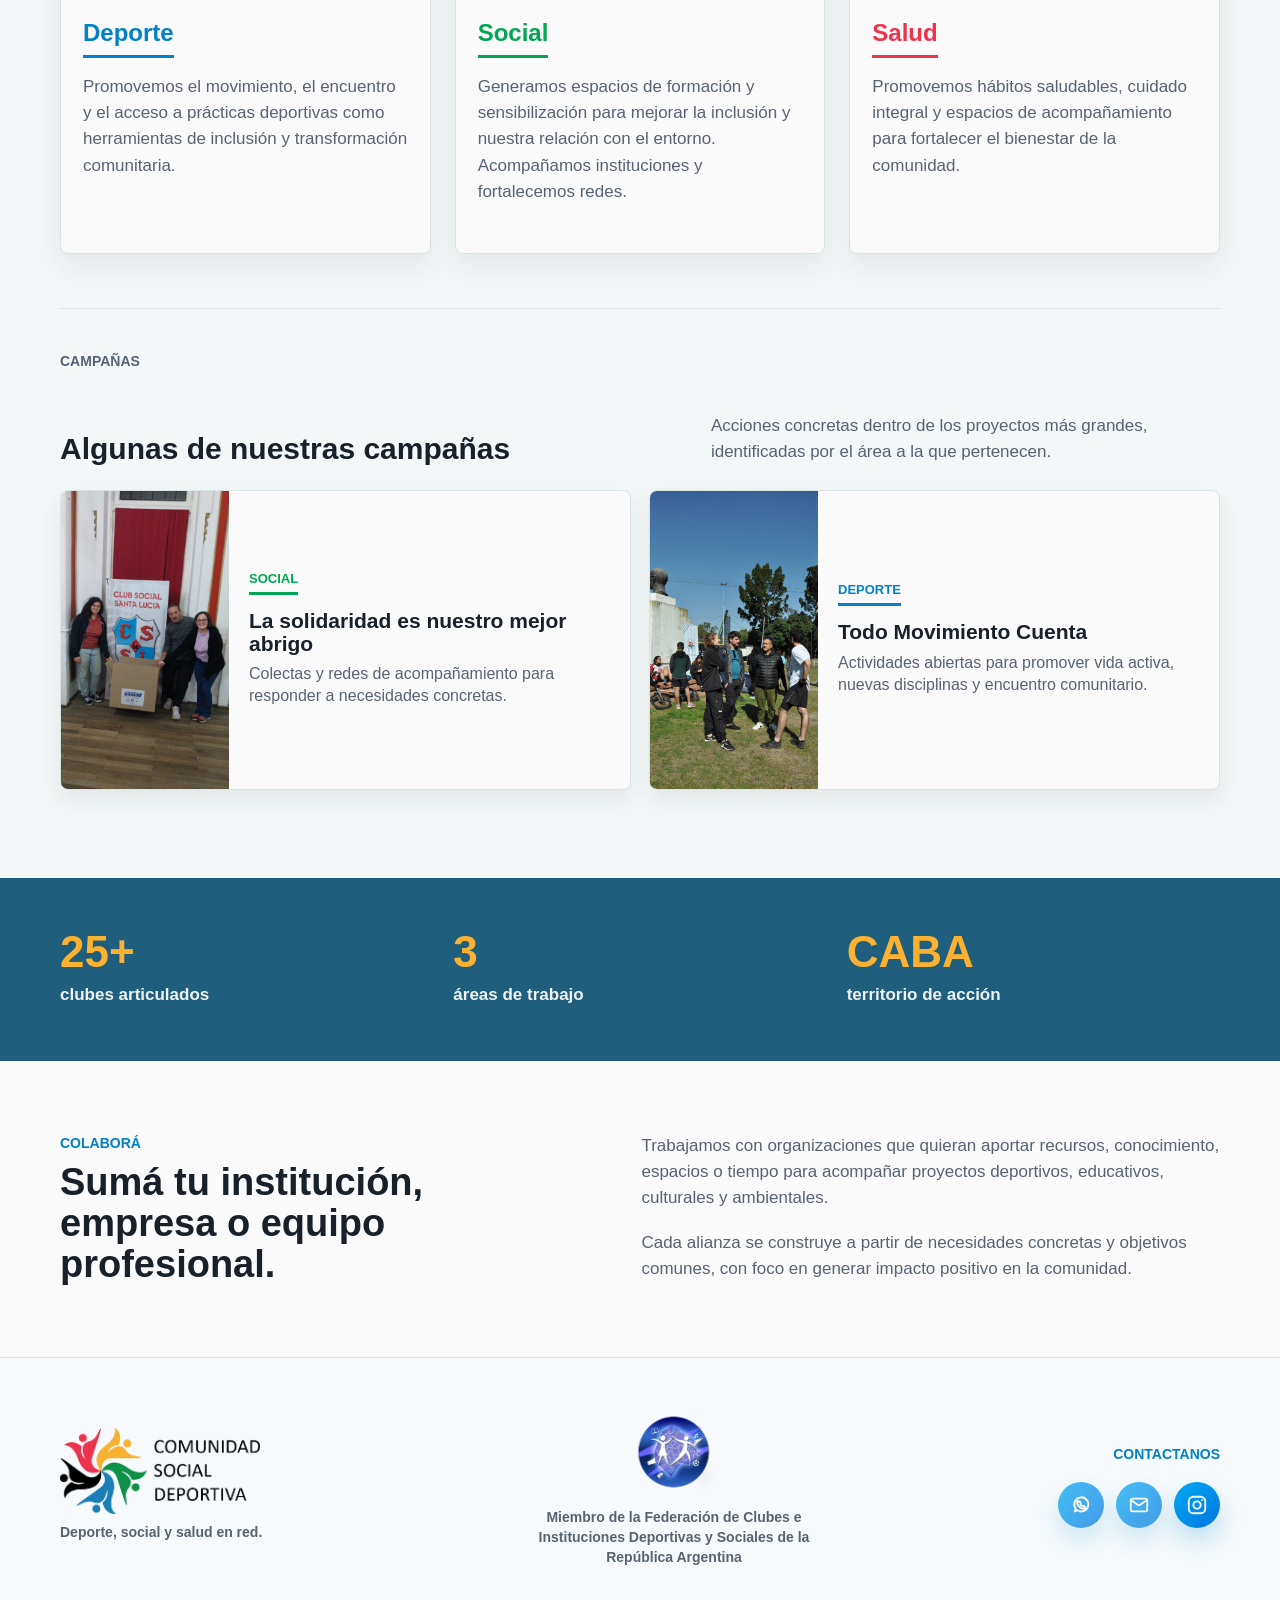
==== commit 70ff7470: "Add federation membership to site footer" ====
--- a/index.html
+++ b/index.html
@@ -8,7 +8,7 @@
       name="description"
       content="Proyectos de Comunidad Social Deportiva: deporte, social y salud para transformar comunidades en la Ciudad de Buenos Aires."
     >
-    <link rel="stylesheet" href="styles.css?v=20260917-health-page">
+    <link rel="stylesheet" href="styles.css?v=20260921-footer-position">
   </head>
   <body>
     <header class="site-header" data-header>
@@ -219,6 +219,10 @@
         <div class="footer__brand">
           <img src="assets/logo-csd-footer-cropped.png" alt="Comunidad Social Deportiva" class="footer__signature">
           <p>Deporte, social y salud en red.</p>
+        </div>
+        <div class="footer__federation">
+          <img src="assets/logo-federacion-clubes.png" alt="Logo de la Federación de Clubes e Instituciones Deportivas y Sociales de la República Argentina" class="footer__federation-logo" loading="lazy">
+          <p>Miembro de la Federación de Clubes e Instituciones Deportivas y Sociales de la República Argentina</p>
         </div>
         <div class="footer__contact">
           <p class="footer__label">Contactanos</p>
--- a/styles.css
+++ b/styles.css
@@ -1200,8 +1200,29 @@
   max-width: 430px;
 }
 
+.footer__federation {
+  flex: 0 1 300px;
+  text-align: center;
+  transform: translateX(-100px);
+}
+
+.footer__federation-logo {
+  display: block;
+  width: 96px;
+  height: auto;
+  margin: 0 auto 8px;
+  object-fit: contain;
+}
+
+.footer__federation p {
+  color: var(--ink-muted);
+  font-size: 14px;
+  font-weight: 700;
+  line-height: 1.4;
+}
+
 .footer__signature {
-  width: min(260px, 100%);
+  width: min(200px, 100%);
   height: auto;
   object-fit: contain;
 }
@@ -1211,9 +1232,9 @@
 }
 
 .footer__brand p {
-  margin-top: 14px;
+  margin-top: 8px;
   color: var(--ink-muted);
-  font-size: 18px;
+  font-size: 14px;
   font-weight: 700;
 }
 
@@ -1573,6 +1594,12 @@
     flex-direction: column;
   }
 
+  .footer__federation {
+    flex: none;
+    align-self: center;
+    transform: none;
+  }
+
   .footer__contact {
     text-align: left;
   }
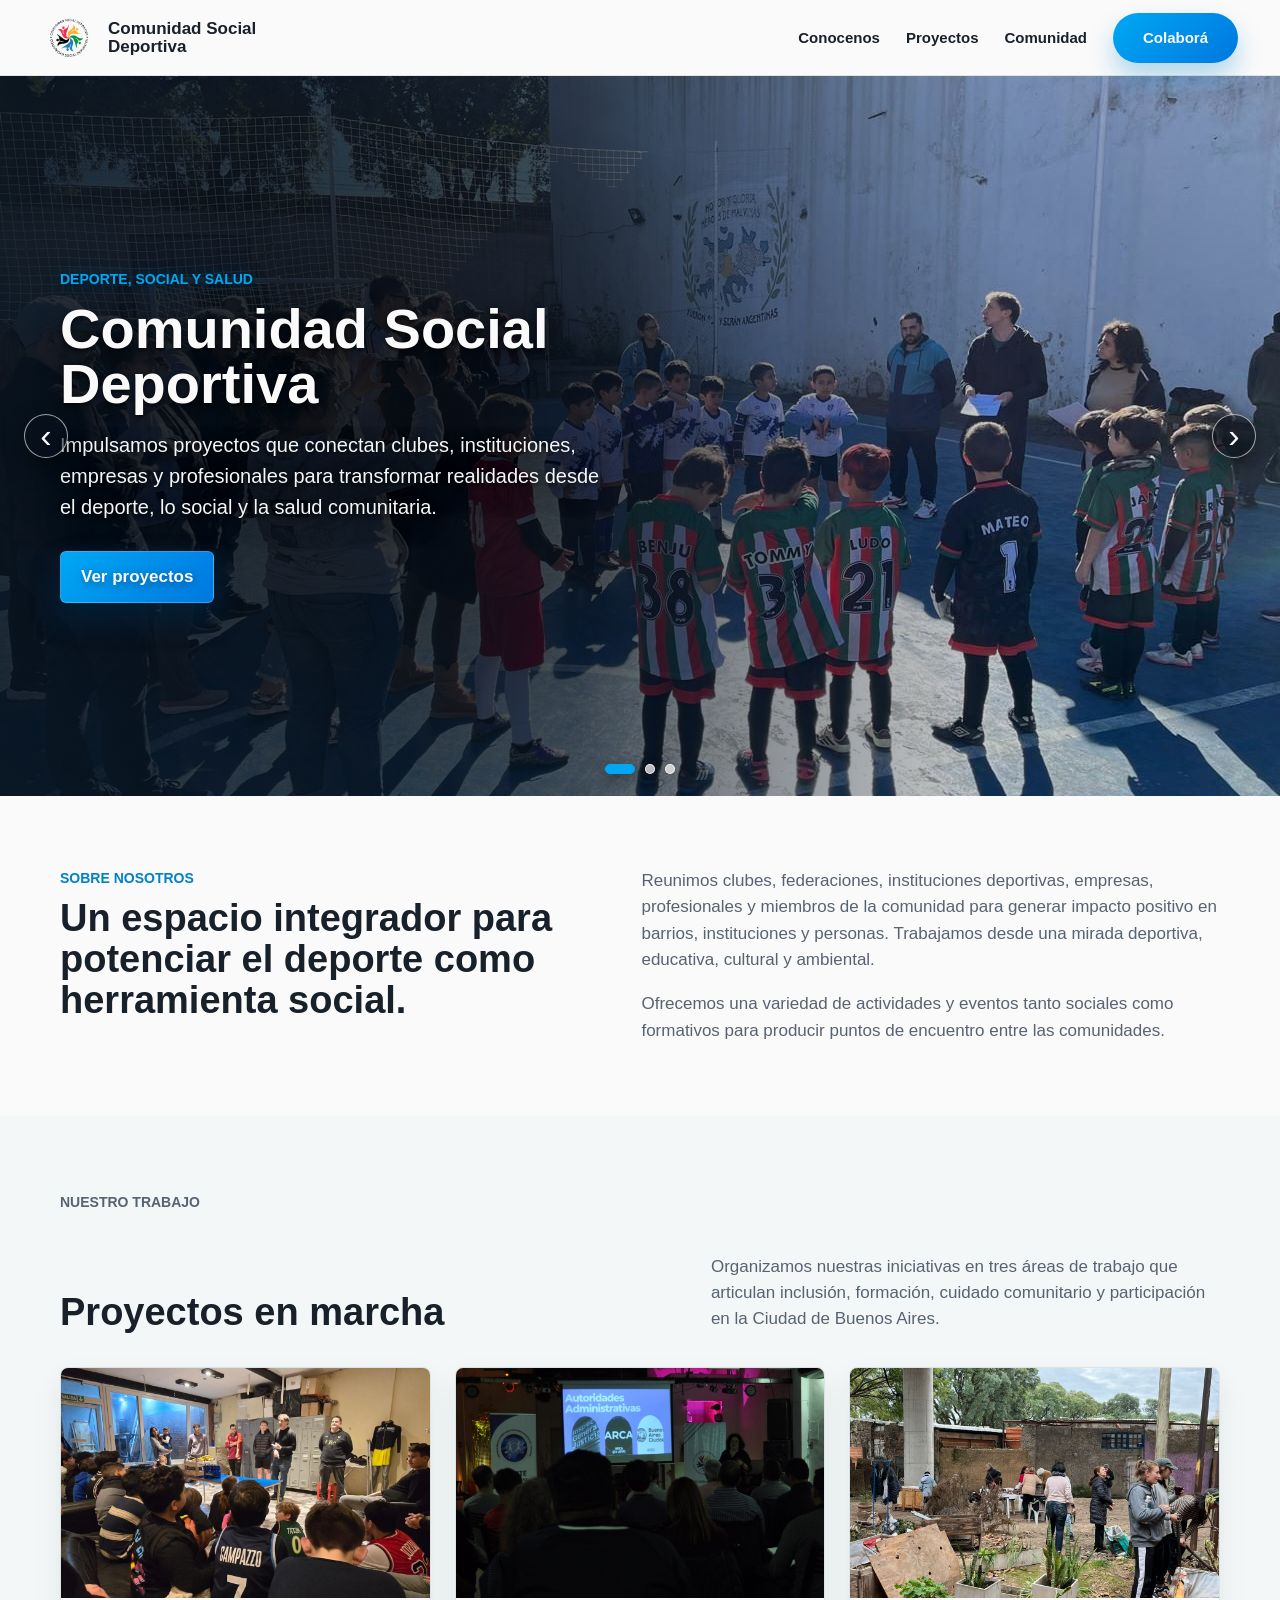
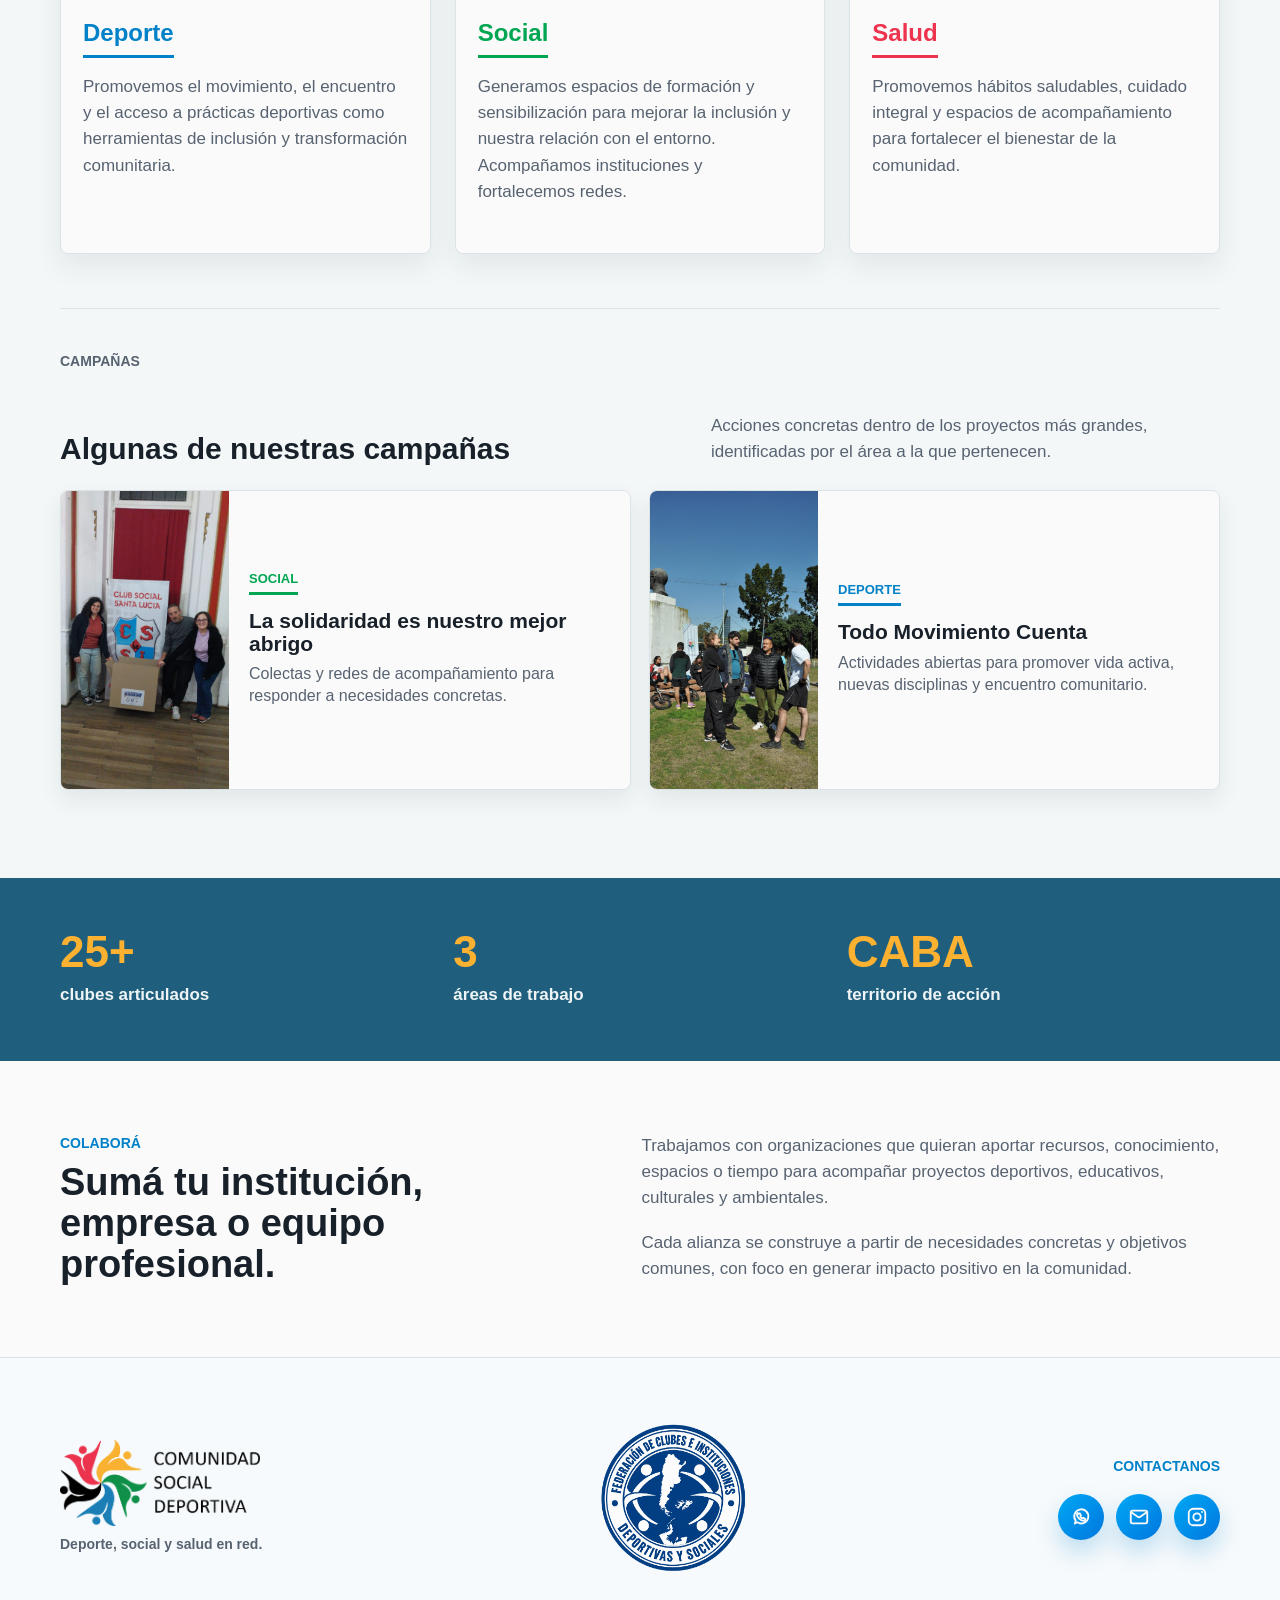
==== commit 744147c8: "Update footer contact links and federation logo" ====
--- a/index.html
+++ b/index.html
@@ -222,23 +222,22 @@
         </div>
         <div class="footer__federation">
           <img src="assets/logo-federacion-clubes.png" alt="Logo de la Federación de Clubes e Instituciones Deportivas y Sociales de la República Argentina" class="footer__federation-logo" loading="lazy">
-          <p>Miembro de la Federación de Clubes e Instituciones Deportivas y Sociales de la República Argentina</p>
         </div>
         <div class="footer__contact">
           <p class="footer__label">Contactanos</p>
           <div class="footer__socials" aria-label="Canales de contacto">
-            <span class="footer__social-link" role="img" aria-label="WhatsApp" title="WhatsApp">
+            <a class="footer__social-link" href="https://wa.me/541154148548" target="_blank" rel="noopener" aria-label="Enviar un mensaje por WhatsApp al 54 11 5414-8548" title="WhatsApp: 54 11 5414-8548">
               <svg viewBox="0 0 24 24" aria-hidden="true">
                 <path d="M5.3 19.1 6.2 16A7.7 7.7 0 1 1 8 17.7l-2.7 1.4Z"></path>
                 <path d="M9.4 8.6c.2-.4.4-.4.7-.4h.5c.2 0 .4.1.5.4l.7 1.6c.1.3.1.5-.1.7l-.4.5c.5.9 1.2 1.6 2.1 2.1l.5-.4c.2-.2.5-.2.7-.1l1.6.7c.3.1.4.3.4.6v.5c0 .3-.1.5-.4.7-.5.4-1.1.6-1.8.6-2.9 0-6.8-3.9-6.8-6.8 0-.7.2-1.3.6-1.8Z"></path>
               </svg>
-            </span>
-            <span class="footer__social-link" role="img" aria-label="Mail" title="Mail">
+            </a>
+            <a class="footer__social-link" href="mailto:comunidadsocialdeportiva.org@gmail.com" aria-label="Enviar un mail a comunidadsocialdeportiva.org@gmail.com" title="comunidadsocialdeportiva.org@gmail.com">
               <svg viewBox="0 0 24 24" aria-hidden="true">
                 <rect x="3" y="5" width="18" height="14" rx="2"></rect>
                 <path d="m4 7 7 5a2 2 0 0 0 2 0l7-5"></path>
               </svg>
-            </span>
+            </a>
             <a class="footer__social-link" href="https://www.instagram.com/comunidadsocialdeportiva.ok/" target="_blank" rel="noopener" aria-label="Instagram" title="Instagram">
               <svg viewBox="0 0 24 24" aria-hidden="true">
                 <rect x="3" y="3" width="18" height="18" rx="5"></rect>
--- a/styles.css
+++ b/styles.css
@@ -1208,17 +1208,10 @@
 
 .footer__federation-logo {
   display: block;
-  width: 96px;
+  width: 150px;
   height: auto;
-  margin: 0 auto 8px;
+  margin: 0 auto;
   object-fit: contain;
-}
-
-.footer__federation p {
-  color: var(--ink-muted);
-  font-size: 14px;
-  font-weight: 700;
-  line-height: 1.4;
 }
 
 .footer__signature {
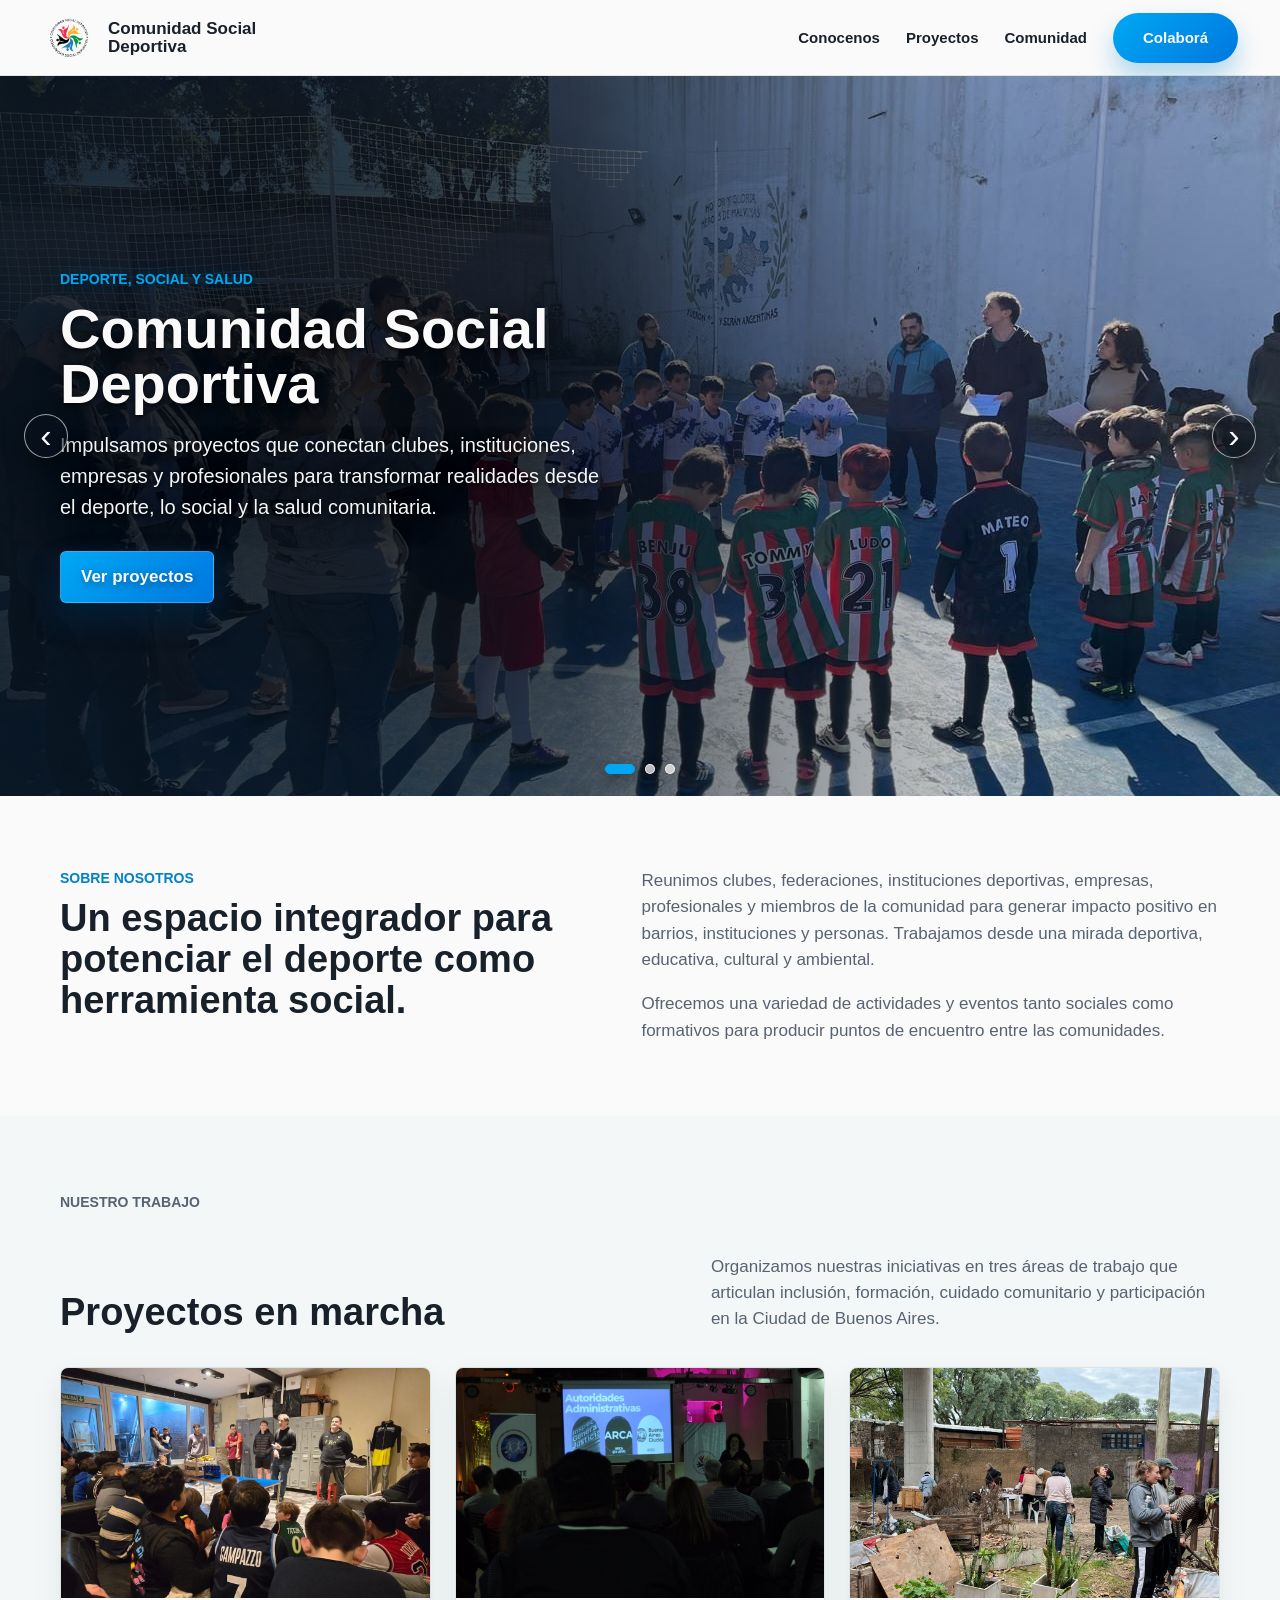
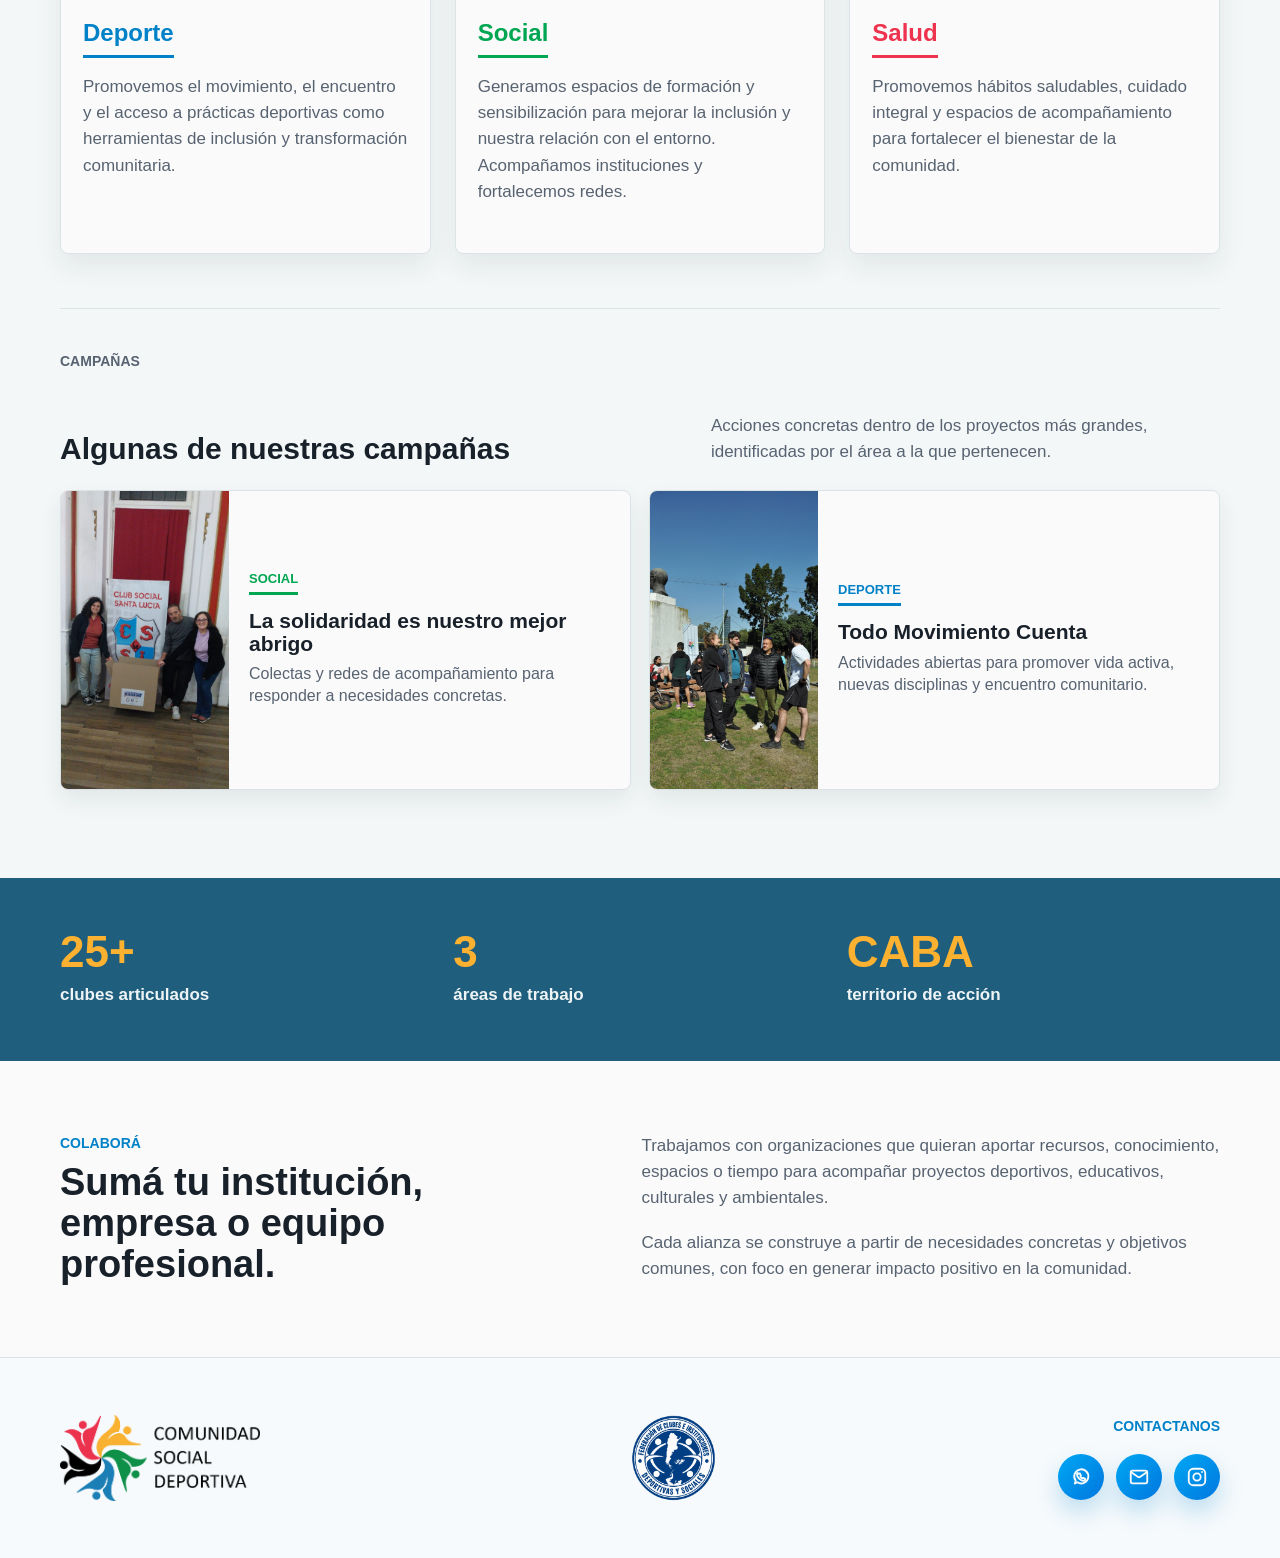
==== commit 7d0f2523: "Improve mobile footer and carousel gestures" ====
--- a/index.html
+++ b/index.html
@@ -8,7 +8,7 @@
       name="description"
       content="Proyectos de Comunidad Social Deportiva: deporte, social y salud para transformar comunidades en la Ciudad de Buenos Aires."
     >
-    <link rel="stylesheet" href="styles.css?v=20260921-footer-position">
+    <link rel="stylesheet" href="styles.css?v=20261005">
   </head>
   <body>
     <header class="site-header" data-header>
@@ -218,7 +218,6 @@
       <div class="section-inner footer__grid">
         <div class="footer__brand">
           <img src="assets/logo-csd-footer-cropped.png" alt="Comunidad Social Deportiva" class="footer__signature">
-          <p>Deporte, social y salud en red.</p>
         </div>
         <div class="footer__federation">
           <img src="assets/logo-federacion-clubes.png" alt="Logo de la Federación de Clubes e Instituciones Deportivas y Sociales de la República Argentina" class="footer__federation-logo" loading="lazy">
@@ -250,6 +249,6 @@
       </div>
     </footer>
 
-    <script src="script.js"></script>
+    <script src="script.js?v=20261005"></script>
   </body>
 </html>
--- a/styles.css
+++ b/styles.css
@@ -185,6 +185,11 @@
   inset: 0;
 }
 
+.slider,
+.campaign-slider {
+  touch-action: pan-y pinch-zoom;
+}
+
 .slide {
   opacity: 0;
   transition: opacity 600ms ease;
@@ -1003,7 +1008,7 @@
   color: var(--green);
 }
 
-.social-feature__copy h3 {
+.social-feature__copy h2 {
   max-width: 660px;
   margin: 10px 0 18px;
   color: var(--ink);
@@ -1208,7 +1213,7 @@
 
 .footer__federation-logo {
   display: block;
-  width: 150px;
+  width: 86px;
   height: auto;
   margin: 0 auto;
   object-fit: contain;
@@ -1222,13 +1227,6 @@
 
 .site-footer p {
   margin: 0;
-}
-
-.footer__brand p {
-  margin-top: 8px;
-  color: var(--ink-muted);
-  font-size: 14px;
-  font-weight: 700;
 }
 
 .footer__contact {
@@ -1476,7 +1474,7 @@
   .section-heading h2,
   .story h2,
   .community-content h2,
-  .social-feature__copy h3,
+  .social-feature__copy h2,
   .urban-sport__intro h2,
   .campaign-detail__subtitle,
   .mission h2,
@@ -1583,21 +1581,59 @@
   }
 
   .footer__grid {
-    align-items: flex-start;
-    flex-direction: column;
+    display: grid;
+    grid-template-columns: minmax(0, 1fr) minmax(0, 1fr);
+    align-items: center;
+    gap: 28px 20px;
+  }
+
+  .footer__brand {
+    display: flex;
+    align-items: center;
+    justify-content: center;
+    min-width: 0;
+  }
+
+  .footer__signature {
+    width: min(100%, 170px);
   }
 
   .footer__federation {
     flex: none;
-    align-self: center;
+    min-width: 0;
     transform: none;
   }
 
+  .footer__federation-logo {
+    width: min(100%, 73px);
+    max-height: 92px;
+  }
+
   .footer__contact {
-    text-align: left;
+    grid-column: 1 / -1;
+    text-align: center;
   }
 
   .footer__socials {
-    justify-content: flex-start;
-  }
-}
+    justify-content: center;
+  }
+}
+
+@media (max-width: 420px) {
+  .site-footer {
+    padding: 34px 0;
+  }
+
+  .footer__grid {
+    gap: 24px 16px;
+  }
+
+  .footer__signature {
+    width: min(100%, 145px);
+  }
+
+  .footer__federation-logo {
+    width: min(100%, 62px);
+    max-height: 78px;
+  }
+}
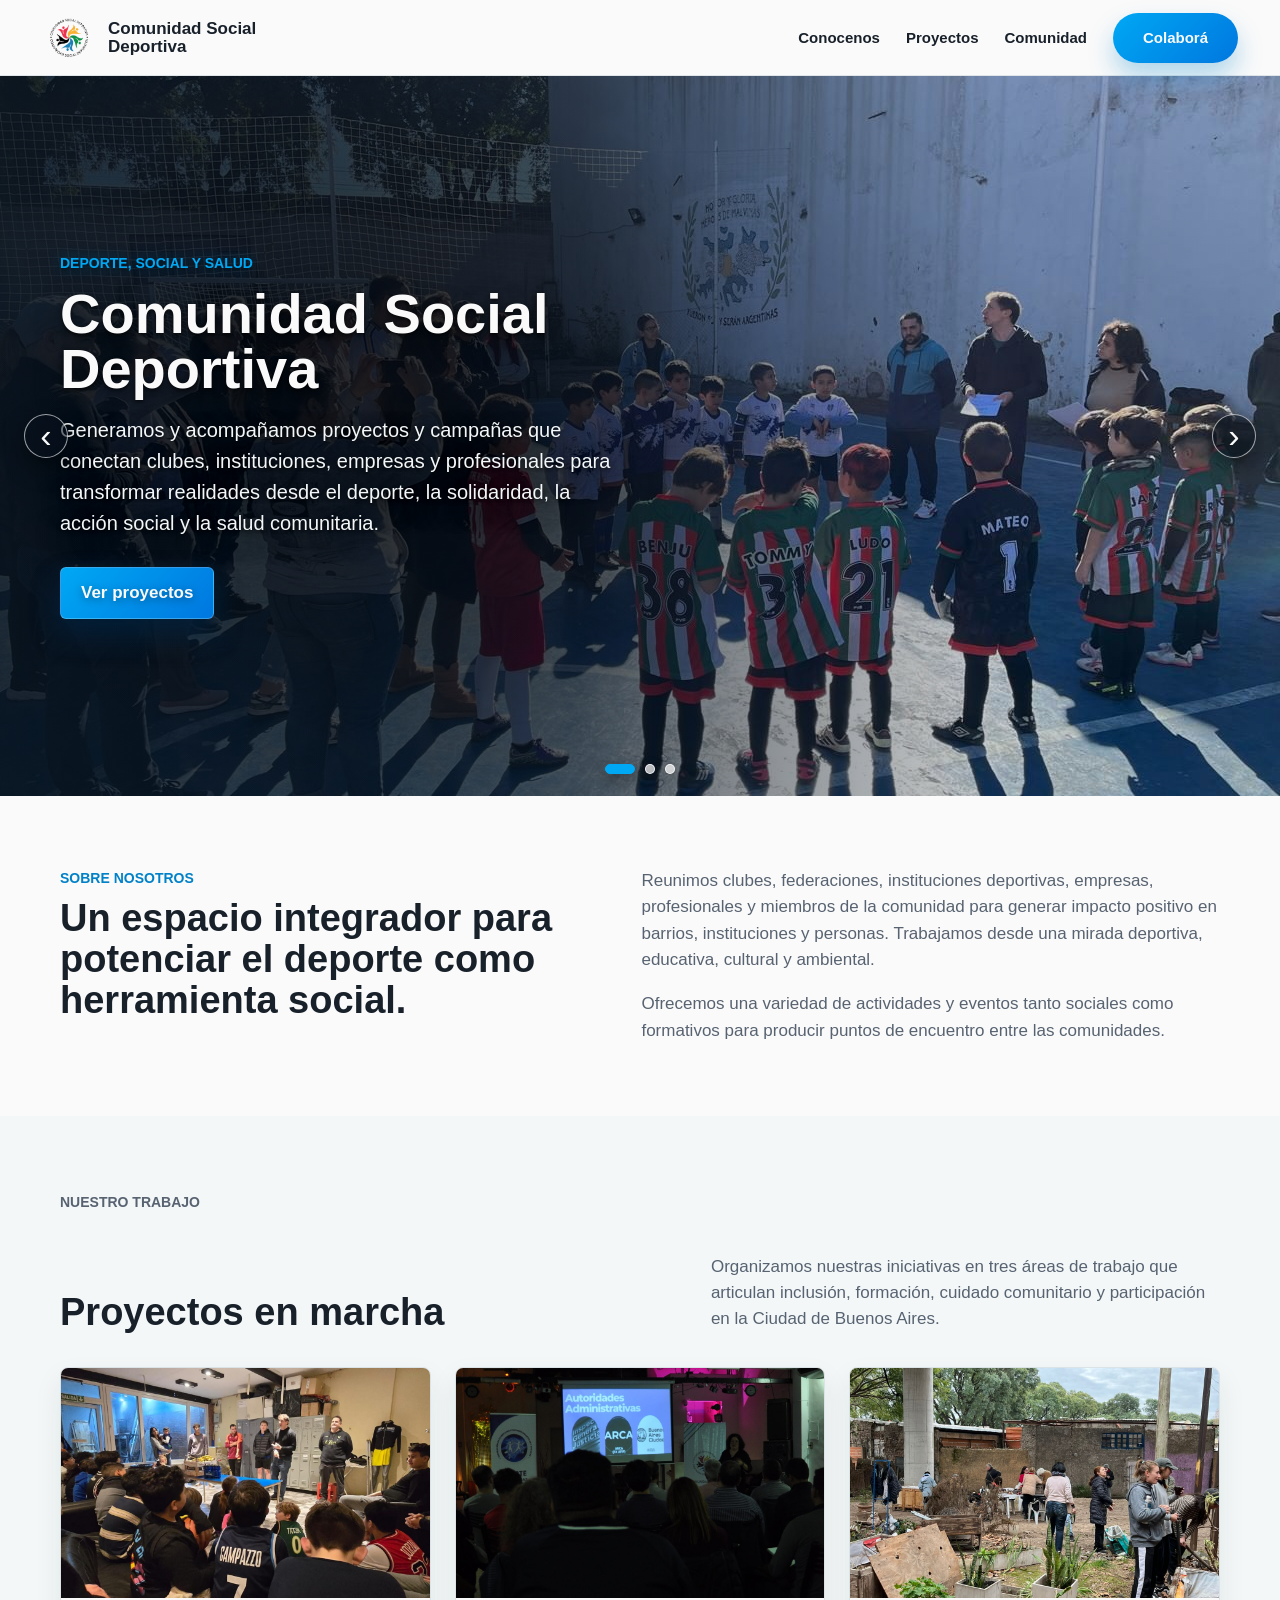
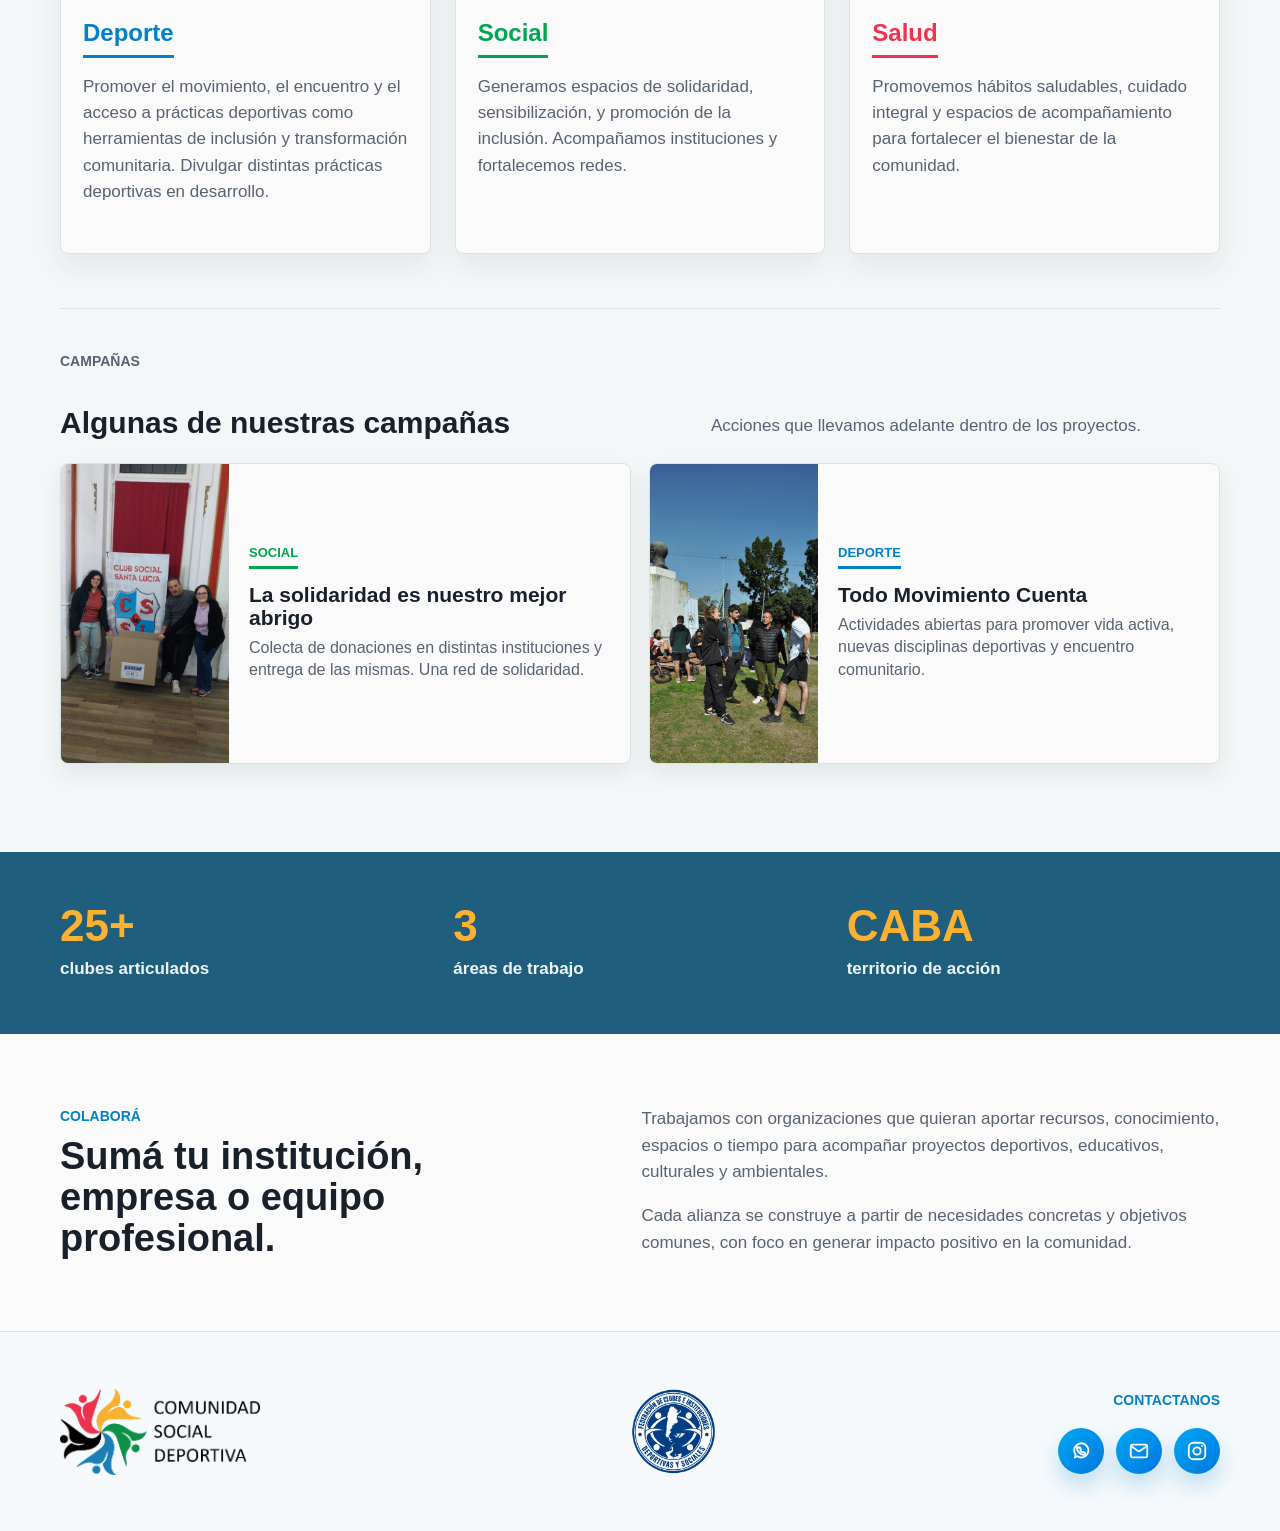
==== commit b4bb921a: "Actualiza textos de proyectos y campañas" ====
--- a/index.html
+++ b/index.html
@@ -51,8 +51,9 @@
             <p class="eyebrow">Deporte, social y salud</p>
             <h1>Comunidad Social Deportiva</h1>
             <p>
-              Impulsamos proyectos que conectan clubes, instituciones, empresas y profesionales
-              para transformar realidades desde el deporte, lo social y la salud comunitaria.
+              Generamos y acompañamos proyectos y campañas que conectan clubes, instituciones,
+              empresas y profesionales para transformar realidades desde el deporte, la
+              solidaridad, la acción social y la salud comunitaria.
             </p>
             <a class="button button--primary" href="#proyectos">Ver proyectos</a>
           </div>
@@ -109,8 +110,9 @@
               <div class="project-card__body">
                 <h3>Deporte</h3>
                 <p>
-                  Promovemos el movimiento, el encuentro y el acceso a prácticas deportivas como
-                  herramientas de inclusión y transformación comunitaria.
+                  Promover el movimiento, el encuentro y el acceso a prácticas deportivas como
+                  herramientas de inclusión y transformación comunitaria. Divulgar distintas
+                  prácticas deportivas en desarrollo.
                 </p>
               </div>
             </a>
@@ -120,8 +122,8 @@
               <div class="project-card__body">
                 <h3>Social</h3>
                 <p>
-                  Generamos espacios de formación y sensibilización para mejorar la inclusión y
-                  nuestra relación con el entorno. Acompañamos instituciones y fortalecemos redes.
+                  Generamos espacios de solidaridad, sensibilización, y promoción de la inclusión.
+                  Acompañamos instituciones y fortalecemos redes.
                 </p>
               </div>
             </a>
@@ -142,10 +144,7 @@
             <div class="section-heading featured-campaigns__heading">
               <p class="section-kicker">Campañas</p>
               <h2>Algunas de nuestras campañas</h2>
-              <p>
-                Acciones concretas dentro de los proyectos más grandes, identificadas por el área
-                a la que pertenecen.
-              </p>
+              <p>Acciones que llevamos adelante dentro de los proyectos.</p>
             </div>
 
             <div class="campaign-card-grid">
@@ -155,7 +154,8 @@
                   <span>Social</span>
                   <h3>La solidaridad es nuestro mejor abrigo</h3>
                   <p>
-                    Colectas y redes de acompañamiento para responder a necesidades concretas.
+                    Colecta de donaciones en distintas instituciones y entrega de las mismas. Una
+                    red de solidaridad.
                   </p>
                 </div>
               </a>
@@ -166,8 +166,8 @@
                   <span>Deporte</span>
                   <h3>Todo Movimiento Cuenta</h3>
                   <p>
-                    Actividades abiertas para promover vida activa, nuevas disciplinas y encuentro
-                    comunitario.
+                    Actividades abiertas para promover vida activa, nuevas disciplinas deportivas
+                    y encuentro comunitario.
                   </p>
                 </div>
               </a>
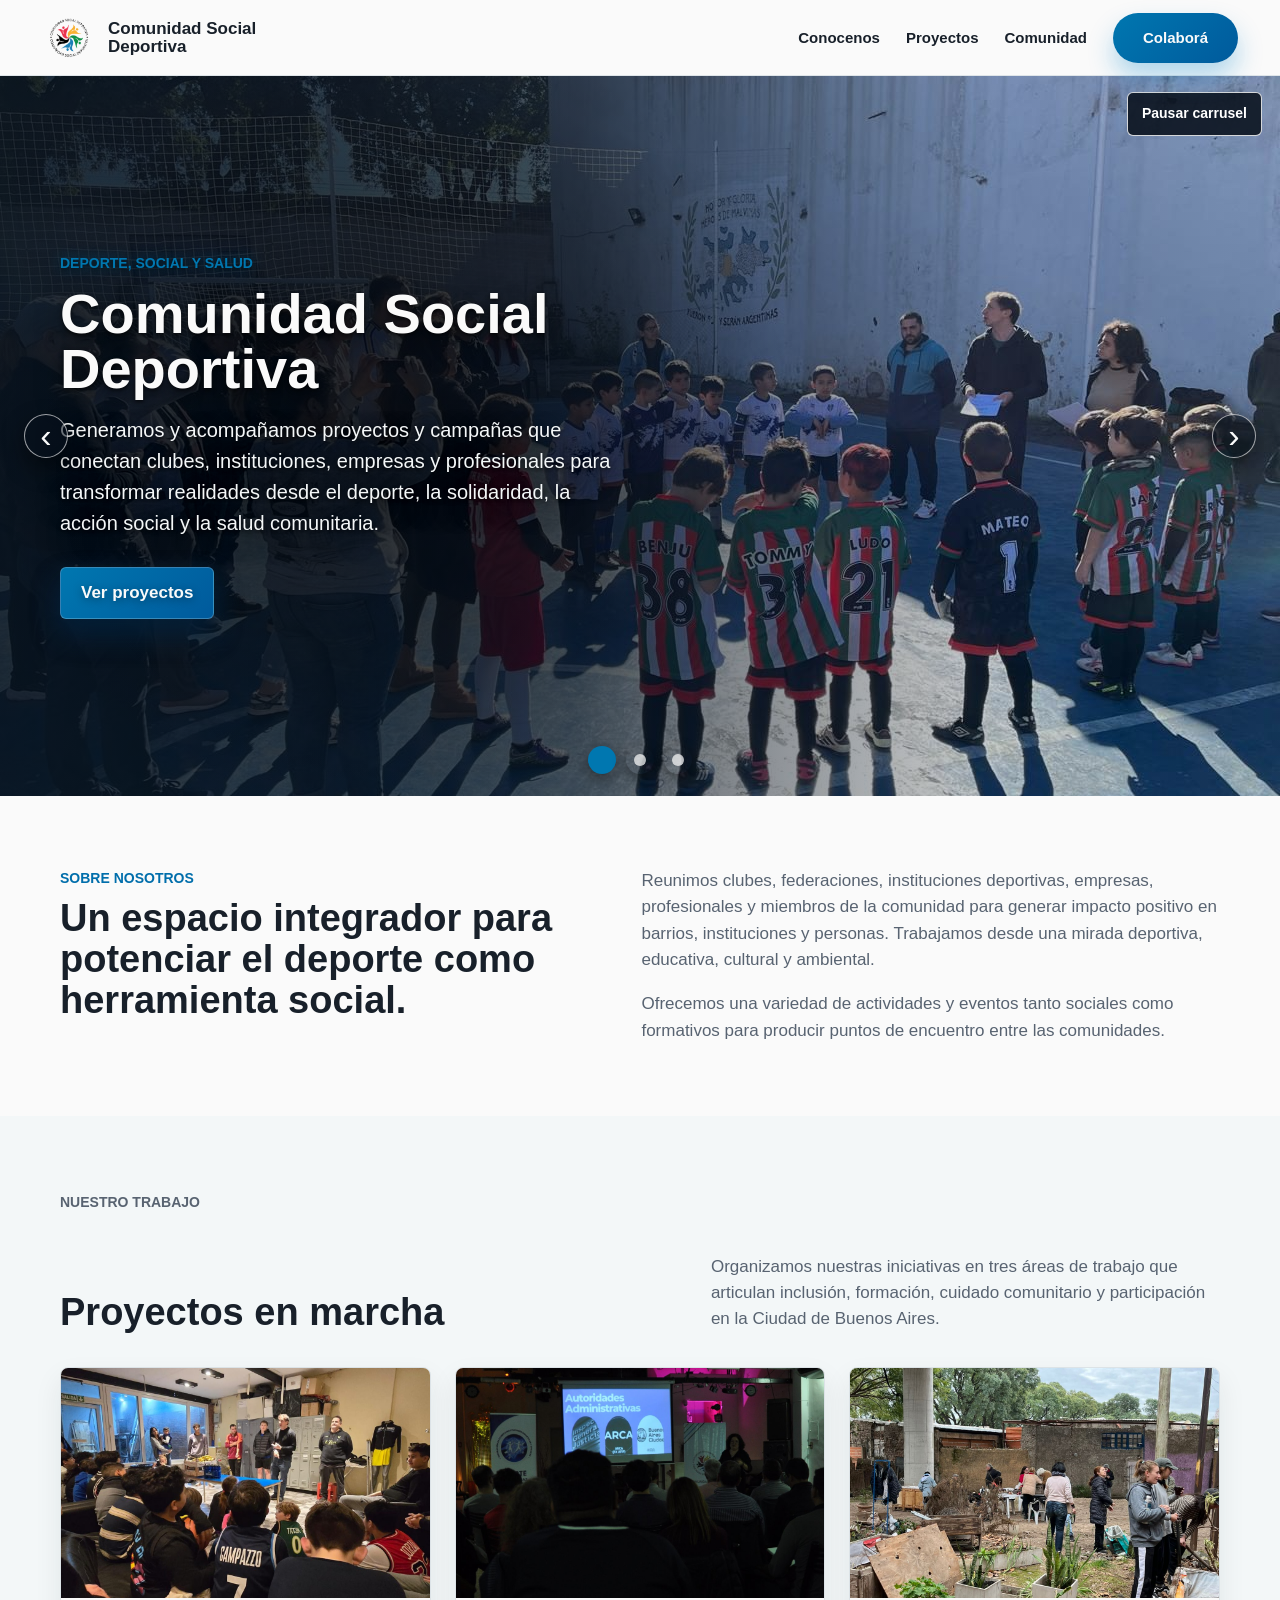
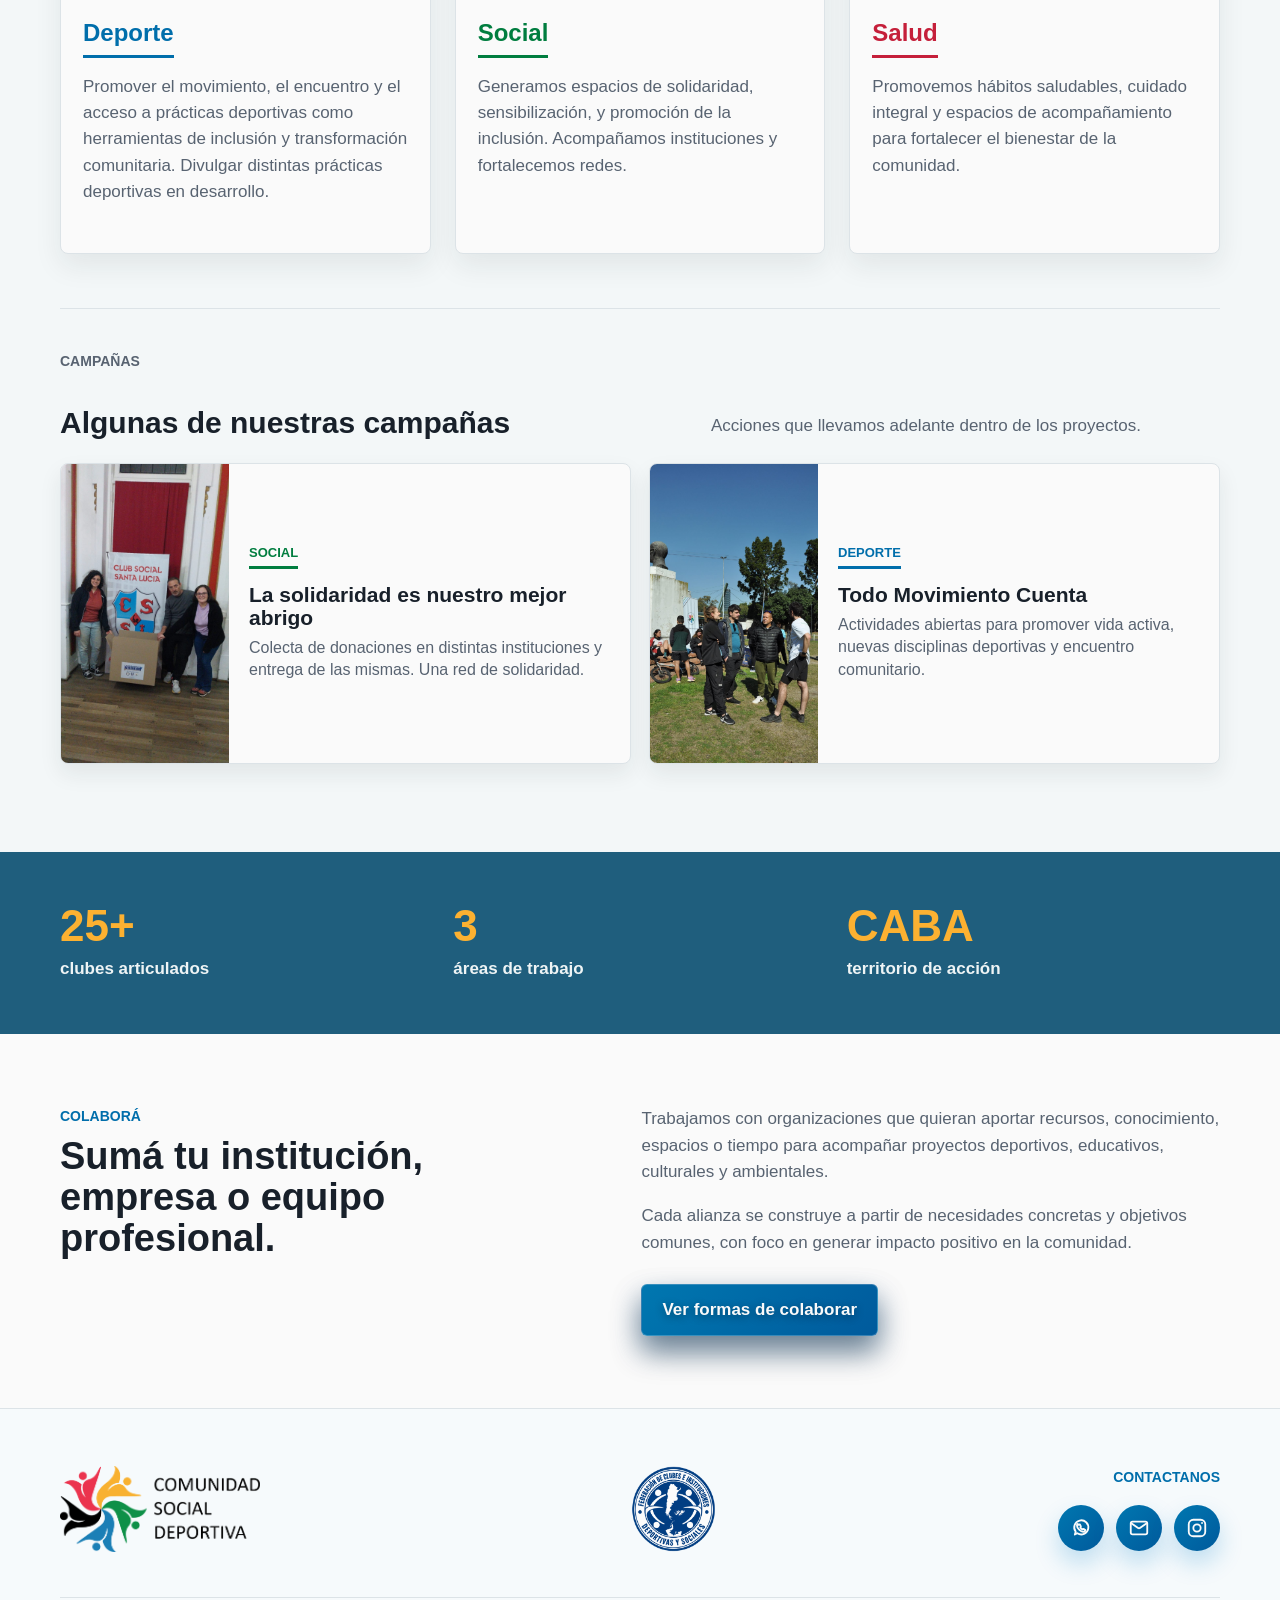
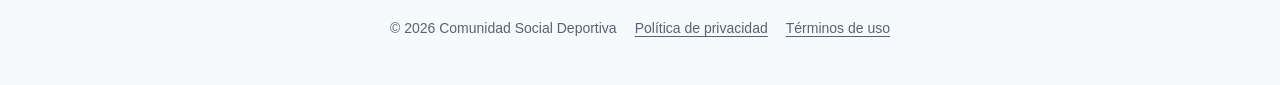
==== commit 020f8c11: "Mejora accesibilidad y flujo de colaboración" ====
--- a/index.html
+++ b/index.html
@@ -8,9 +8,10 @@
       name="description"
       content="Proyectos de Comunidad Social Deportiva: deporte, social y salud para transformar comunidades en la Ciudad de Buenos Aires."
     >
-    <link rel="stylesheet" href="styles.css?v=20261005">
+    <link rel="stylesheet" href="styles.css?v=20261016-3">
   </head>
   <body>
+    <a class="skip-link" href="#inicio">Saltar al contenido principal</a>
     <header class="site-header" data-header>
       <a class="brand" href="#inicio" aria-label="Comunidad Social Deportiva">
         <img src="assets/logo-csd.png" alt="" class="brand__logo">
@@ -28,21 +29,21 @@
         <a href="conocenos.html">Conocenos</a>
         <a href="#proyectos">Proyectos</a>
         <a href="comunidad.html">Comunidad</a>
-        <a class="nav-cta" href="#colabora">Colaborá</a>
+        <a class="nav-cta" href="colabora.html">Colaborá</a>
       </nav>
     </header>
 
-    <main id="inicio">
+    <main id="inicio" tabindex="-1">
       <section class="hero" aria-label="Presentación">
         <div class="slider" data-slider>
           <div class="slide is-active" data-slide>
-            <img src="assets/slide-comunidad-1.jpeg" alt="Encuentro de fútbol infantil en una cancha comunitaria.">
+            <img src="assets/slide-comunidad-1.jpeg" alt="Niños y entrenadores participan de un encuentro de fútbol en una cancha comunitaria.">
           </div>
           <div class="slide" data-slide>
-            <img src="assets/slide-comunidad-2.jpg" alt="Niños y referentes reciben certificados y medallas en una actividad deportiva.">
+            <img src="assets/slide-comunidad-2.jpg" alt="Niños y referentes exhiben certificados y medallas al finalizar una actividad deportiva.">
           </div>
           <div class="slide" data-slide>
-            <img src="assets/slide-comunidad-3.jpeg" alt="Grupo de chicos, familias y referentes posan en una cancha al aire libre.">
+            <img src="assets/slide-comunidad-3.jpeg" alt="Niños, familias y referentes posan juntos después de un encuentro de fútbol comunitario.">
           </div>
 
           <div class="hero__shade"></div>
@@ -105,8 +106,8 @@
           </div>
 
           <div class="project-grid">
-            <a class="project-card project-card--blue" href="deporte.html" aria-label="Abrir Deporte Urbano">
-              <img src="assets/proyecto-deporte.jpeg" alt="Actividad deportiva comunitaria en una cancha.">
+            <a class="project-card project-card--blue" href="deporte.html">
+              <img src="assets/proyecto-deporte.jpeg" alt="Jóvenes asisten a una charla de formación con referentes deportivos.">
               <div class="project-card__body">
                 <h3>Deporte</h3>
                 <p>
@@ -117,8 +118,8 @@
               </div>
             </a>
 
-            <a class="project-card project-card--green" href="social.html" aria-label="Abrir área Social">
-              <img src="assets/proyecto-alianzas.jpg" alt="Charla de formación institucional con referentes de clubes.">
+            <a class="project-card project-card--green" href="social.html">
+              <img src="assets/proyecto-alianzas.jpg" alt="Representantes de clubes participan de una capacitación institucional.">
               <div class="project-card__body">
                 <h3>Social</h3>
                 <p>
@@ -128,8 +129,8 @@
               </div>
             </a>
 
-            <a class="project-card project-card--red" href="salud.html" aria-label="Abrir área Salud">
-              <img src="assets/proyecto-huerta.jpeg" alt="Jornada comunitaria al aire libre.">
+            <a class="project-card project-card--red" href="salud.html">
+              <img src="assets/proyecto-huerta.jpeg" alt="Personas preparan canteros durante una jornada comunitaria de huerta.">
               <div class="project-card__body">
                 <h3>Salud</h3>
                 <p>
@@ -148,8 +149,8 @@
             </div>
 
             <div class="campaign-card-grid">
-              <a class="campaign-card campaign-card--green" href="solidaridad.html" aria-label="Abrir campaña La solidaridad es nuestro mejor abrigo">
-                <img src="assets/proyecto-abrigo.jpeg" alt="Entrega de donaciones durante la campaña de abrigo.">
+              <a class="campaign-card campaign-card--green" href="solidaridad.html">
+                <img src="assets/proyecto-abrigo.jpeg" alt="Integrantes de un club reciben una caja de donaciones de la campaña de abrigo.">
                 <div class="campaign-card__body">
                   <span>Social</span>
                   <h3>La solidaridad es nuestro mejor abrigo</h3>
@@ -160,8 +161,8 @@
                 </div>
               </a>
 
-              <a class="campaign-card campaign-card--blue" href="deporte.html#todo-movimiento-cuenta" aria-label="Abrir campaña Todo Movimiento Cuenta">
-                <img src="assets/proyecto-running.jpg" alt="Entrenamiento abierto de running en un espacio verde.">
+              <a class="campaign-card campaign-card--blue" href="deporte.html#todo-movimiento-cuenta">
+                <img src="assets/proyecto-running.jpg" alt="Grupo de personas realiza ejercicios al aire libre en Todo Movimiento Cuenta.">
                 <div class="campaign-card__body">
                   <span>Deporte</span>
                   <h3>Todo Movimiento Cuenta</h3>
@@ -209,6 +210,9 @@
               Cada alianza se construye a partir de necesidades concretas y objetivos comunes,
               con foco en generar impacto positivo en la comunidad.
             </p>
+            <a class="button button--primary collaborate__action" href="colabora.html">
+              Ver formas de colaborar
+            </a>
           </div>
         </div>
       </section>
@@ -247,8 +251,13 @@
           </div>
         </div>
       </div>
+      <div class="section-inner footer__legal">
+        <span>© 2026 Comunidad Social Deportiva</span>
+        <a href="politica-privacidad.html">Política de privacidad</a>
+        <a href="terminos-uso.html">Términos de uso</a>
+      </div>
     </footer>
 
-    <script src="script.js?v=20261005"></script>
+    <script src="script.js?v=20261016-3"></script>
   </body>
 </html>
--- a/styles.css
+++ b/styles.css
@@ -4,12 +4,12 @@
   --ink: #18202A;
   --ink-muted: #586371;
   --line: #DCE3E7;
-  --blue: #0081C8;
-  --green: #00A651;
+  --blue: #006EAB;
+  --green: #007D3F;
   --yellow: #FCB131;
-  --red: #EE334E;
-  --sky: #00A8F4;
-  --sky-deep: #0077DF;
+  --red: #C51F3A;
+  --sky: #0077B0;
+  --sky-deep: #005A9C;
   --surface: #EFF4F6;
   --shadow: 0 16px 40px rgba(24, 32, 42, 0.13);
   --image-text-shadow:
@@ -43,6 +43,28 @@
 a {
   color: inherit;
   text-decoration: none;
+}
+
+:where(a, button):focus-visible {
+  outline: 3px solid #FFFFFF;
+  outline-offset: 4px;
+  box-shadow: 0 0 0 7px #005FCC;
+}
+
+.skip-link {
+  position: fixed;
+  z-index: 100;
+  top: 10px;
+  left: 10px;
+  padding: 10px 16px;
+  color: #FFFFFF;
+  background: #18202A;
+  border-radius: 6px;
+  transform: translateY(-160%);
+}
+
+.skip-link:focus {
+  transform: translateY(0);
 }
 
 button {
@@ -195,6 +217,11 @@
   transition: opacity 600ms ease;
 }
 
+.slide:not(.is-active),
+.campaign-slide:not(.is-active) {
+  visibility: hidden;
+}
+
 .slide.is-active {
   opacity: 1;
 }
@@ -334,21 +361,36 @@
 }
 
 .slider-dot {
-  width: 10px;
-  height: 10px;
-  padding: 0;
+  width: 28px;
+  height: 28px;
+  padding: 8px;
   cursor: pointer;
   background: rgba(250, 250, 250, 0.72);
-  border: 1px solid rgba(250, 250, 250, 0.95);
+  background-clip: content-box;
+  border: 0;
   border-radius: 50%;
   box-shadow: 0 5px 14px rgba(0, 0, 0, 0.44);
 }
 
 .slider-dot.is-active {
-  width: 30px;
   background: var(--sky);
-  border-color: var(--sky);
   border-radius: 999px;
+}
+
+.slider-rotation {
+  position: absolute;
+  z-index: 5;
+  right: 18px;
+  top: 16px;
+  min-height: 44px;
+  padding: 9px 14px;
+  color: #FFFFFF;
+  font-size: 14px;
+  font-weight: 700;
+  cursor: pointer;
+  background: rgba(8, 17, 28, 0.88);
+  border: 1px solid rgba(255, 255, 255, 0.82);
+  border-radius: 6px;
 }
 
 .section-inner {
@@ -432,7 +474,7 @@
 }
 
 .project-card:focus-visible {
-  outline: 3px solid rgba(0, 168, 244, 0.38);
+  outline: 3px solid #005FCC;
   outline-offset: 4px;
 }
 
@@ -514,7 +556,7 @@
 }
 
 .campaign-card:focus-visible {
-  outline: 3px solid rgba(0, 168, 244, 0.38);
+  outline: 3px solid #005FCC;
   outline-offset: 4px;
 }
 
@@ -692,7 +734,7 @@
   gap: 0;
   overflow: hidden;
   color: var(--paper);
-  background: #1F7CA4;
+  background: #176788;
   border-radius: 8px;
 }
 
@@ -907,20 +949,19 @@
 }
 
 .campaign-slider__dot {
-  width: 9px;
-  height: 9px;
-  padding: 0;
+  width: 28px;
+  height: 28px;
+  padding: 8px;
   cursor: pointer;
   background: rgba(250, 250, 250, 0.75);
-  border: 1px solid rgba(250, 250, 250, 0.95);
+  background-clip: content-box;
+  border: 0;
   border-radius: 50%;
   box-shadow: 0 5px 14px rgba(0, 0, 0, 0.34);
 }
 
 .campaign-slider__dot.is-active {
-  width: 28px;
   background: var(--red);
-  border-color: var(--red);
   border-radius: 999px;
 }
 
@@ -997,7 +1038,7 @@
 }
 
 .social-feature--yellow .section-kicker {
-  color: #B87912;
+  color: #805400;
 }
 
 .social-feature--red .section-kicker {
@@ -1170,6 +1211,282 @@
   grid-template-columns: minmax(0, 0.95fr) minmax(0, 1.05fr);
   gap: 58px;
   align-items: start;
+}
+
+.collaborate__action {
+  margin-top: 28px;
+}
+
+.collaboration-hero {
+  color: var(--paper);
+  background:
+    linear-gradient(115deg, rgba(8, 17, 28, 0.96), rgba(16, 66, 88, 0.9)),
+    url("assets/slide-comunidad-2.jpg") center / cover;
+}
+
+.collaboration-hero__content {
+  display: flex;
+  flex-direction: column;
+  align-items: flex-start;
+  justify-content: center;
+  min-height: 520px;
+  padding-top: 76px;
+  padding-bottom: 76px;
+}
+
+.collaboration-hero .eyebrow {
+  color: #71D1FF;
+}
+
+.collaboration-hero h1 {
+  max-width: 760px;
+  margin: 12px 0 20px;
+  font-size: clamp(42px, 6vw, 68px);
+  line-height: 0.98;
+}
+
+.collaboration-hero p:not(.eyebrow) {
+  max-width: 700px;
+  margin: 0 0 30px;
+  color: #F4F7F8;
+  font-size: 21px;
+}
+
+.collaboration-options {
+  padding: 84px 0 92px;
+}
+
+.collaboration-options__heading {
+  margin-bottom: 38px;
+}
+
+.collaboration-options__heading > p:last-child {
+  align-self: end;
+  margin: 0;
+  color: var(--ink-muted);
+}
+
+.collaboration-card-grid {
+  display: grid;
+  grid-template-columns: repeat(3, minmax(0, 1fr));
+  gap: 22px;
+}
+
+.collaboration-card {
+  display: flex;
+  flex-direction: column;
+  min-height: 100%;
+  padding: 30px;
+  background: var(--paper-soft);
+  border: 1px solid var(--line);
+  border-top: 7px solid var(--blue);
+  border-radius: 8px;
+  box-shadow: 0 16px 36px rgba(24, 32, 42, 0.08);
+}
+
+.collaboration-card--red {
+  border-top-color: var(--red);
+}
+
+.collaboration-card--green {
+  border-top-color: var(--green);
+}
+
+.collaboration-card__number {
+  color: var(--blue);
+  font-size: 14px;
+  font-weight: 800;
+}
+
+.collaboration-card--red .collaboration-card__number {
+  color: var(--red);
+}
+
+.collaboration-card--green .collaboration-card__number {
+  color: var(--green);
+}
+
+.collaboration-card h3 {
+  margin: 14px 0 12px;
+  font-size: 28px;
+  line-height: 1.08;
+}
+
+.collaboration-card p {
+  margin: 0;
+  color: var(--ink-muted);
+}
+
+.collaboration-card ul {
+  display: grid;
+  gap: 9px;
+  margin: 24px 0 30px;
+  padding-left: 22px;
+  color: var(--ink-muted);
+}
+
+.collaboration-card .button {
+  align-self: flex-start;
+  margin-top: auto;
+}
+
+.button--outline {
+  color: var(--blue);
+  background: transparent;
+  border: 2px solid currentColor;
+}
+
+.button--outline:hover {
+  color: var(--paper);
+  background: var(--blue);
+}
+
+.collaboration-process {
+  padding: 76px 0;
+  background: #EAF1F4;
+}
+
+.collaboration-process__grid {
+  display: grid;
+  grid-template-columns: minmax(0, 0.9fr) minmax(0, 1.1fr);
+  gap: 70px;
+}
+
+.collaboration-process h2,
+.contact-section h2 {
+  margin: 10px 0 0;
+  font-size: 40px;
+  line-height: 1.06;
+}
+
+.collaboration-steps {
+  display: grid;
+  gap: 20px;
+  margin: 0;
+  padding-left: 28px;
+}
+
+.collaboration-steps li {
+  padding-left: 8px;
+  color: var(--ink-muted);
+}
+
+.collaboration-steps li::marker {
+  color: var(--blue);
+  font-size: 22px;
+  font-weight: 800;
+}
+
+.collaboration-steps strong {
+  display: block;
+  color: var(--ink);
+  font-size: 19px;
+}
+
+.contact-section {
+  padding: 88px 0 96px;
+}
+
+.contact-section__grid {
+  display: grid;
+  grid-template-columns: minmax(0, 0.78fr) minmax(0, 1.22fr);
+  gap: 70px;
+  align-items: start;
+}
+
+.contact-section__intro > p:not(.section-kicker) {
+  margin: 20px 0 0;
+  color: var(--ink-muted);
+}
+
+.contact-channels {
+  display: grid;
+  gap: 14px;
+  margin-top: 32px;
+}
+
+.contact-channel {
+  display: flex;
+  flex-direction: column;
+  gap: 2px;
+  min-height: 64px;
+  padding: 12px 16px;
+  overflow-wrap: anywhere;
+  background: var(--paper-soft);
+  border: 1px solid var(--line);
+  border-radius: 7px;
+}
+
+.contact-channel:hover {
+  border-color: var(--blue);
+}
+
+.contact-channel__label {
+  color: var(--blue);
+  font-size: 14px;
+  font-weight: 800;
+  text-transform: uppercase;
+}
+
+.contact-form {
+  display: grid;
+  grid-template-columns: repeat(2, minmax(0, 1fr));
+  gap: 20px;
+  padding: 30px;
+  background: var(--paper-soft);
+  border: 1px solid var(--line);
+  border-radius: 8px;
+  box-shadow: 0 18px 42px rgba(24, 32, 42, 0.09);
+}
+
+.form-field {
+  display: flex;
+  flex-direction: column;
+  gap: 7px;
+}
+
+.form-field--full {
+  grid-column: 1 / -1;
+}
+
+.form-field label {
+  color: var(--ink);
+  font-weight: 800;
+}
+
+.form-field label span,
+.form-help {
+  color: var(--ink-muted);
+  font-size: 14px;
+  font-weight: 400;
+}
+
+.form-field input,
+.form-field select,
+.form-field textarea {
+  width: 100%;
+  min-height: 48px;
+  padding: 11px 12px;
+  color: var(--ink);
+  font: inherit;
+  background: #FFFFFF;
+  border: 2px solid #AAB6BE;
+  border-radius: 6px;
+}
+
+.form-field textarea {
+  min-height: 150px;
+  resize: vertical;
+}
+
+.form-field :where(input, select, textarea):focus-visible {
+  outline: 3px solid #005FCC;
+  outline-offset: 2px;
+  border-color: #005FCC;
+}
+
+.form-help {
+  margin: -2px 0 0;
 }
 
 .collaborate h2 {
@@ -1277,6 +1594,70 @@
   stroke-linecap: round;
   stroke-linejoin: round;
   stroke-width: 2;
+}
+
+.footer__legal {
+  display: flex;
+  flex-wrap: wrap;
+  justify-content: center;
+  gap: 8px 18px;
+  margin-top: 34px;
+  padding-top: 20px;
+  color: var(--ink-muted);
+  font-size: 14px;
+  line-height: 1.5;
+  border-top: 1px solid var(--line);
+}
+
+.footer__legal a {
+  text-decoration: underline;
+  text-decoration-thickness: 1px;
+  text-underline-offset: 3px;
+}
+
+.footer__legal a:hover {
+  color: var(--blue);
+}
+
+.legal-content {
+  padding: 76px 0 92px;
+}
+
+.legal-content__inner {
+  max-width: 820px;
+}
+
+.legal-content h1 {
+  margin: 10px 0 24px;
+  font-size: clamp(40px, 6vw, 58px);
+  line-height: 1;
+}
+
+.legal-content h2 {
+  margin: 38px 0 12px;
+  font-size: 27px;
+  line-height: 1.12;
+}
+
+.legal-content p,
+.legal-content li {
+  color: var(--ink-muted);
+}
+
+.legal-content a {
+  color: var(--blue);
+  font-weight: 700;
+  text-decoration: underline;
+  text-underline-offset: 3px;
+}
+
+.legal-notice {
+  margin: 28px 0 36px;
+  padding: 20px;
+  color: var(--ink);
+  background: #EAF1F4;
+  border-left: 5px solid var(--blue);
+  border-radius: 4px;
 }
 
 @media (prefers-reduced-motion: reduce) {
@@ -1412,6 +1793,20 @@
     border-top: 1px solid rgba(250, 250, 250, 0.22);
     border-left: 0;
   }
+
+  .collaboration-card-grid {
+    grid-template-columns: 1fr;
+  }
+
+  .collaboration-card {
+    min-height: 0;
+  }
+
+  .collaboration-process__grid,
+  .contact-section__grid {
+    grid-template-columns: 1fr;
+    gap: 38px;
+  }
 }
 
 @media (max-width: 640px) {
@@ -1466,7 +1861,10 @@
   .campaign-detail,
   .mission,
   .approach,
-  .collaborate {
+  .collaborate,
+  .collaboration-options,
+  .collaboration-process,
+  .contact-section {
     padding: 54px 0;
   }
 
@@ -1478,8 +1876,37 @@
   .urban-sport__intro h2,
   .campaign-detail__subtitle,
   .mission h2,
-  .collaborate h2 {
+  .collaborate h2,
+  .collaboration-process h2,
+  .contact-section h2 {
     font-size: 30px;
+  }
+
+  .collaboration-hero__content {
+    min-height: 500px;
+    padding-top: 58px;
+    padding-bottom: 58px;
+  }
+
+  .collaboration-hero h1 {
+    font-size: 40px;
+  }
+
+  .collaboration-hero p:not(.eyebrow) {
+    font-size: 18px;
+  }
+
+  .collaboration-card {
+    padding: 24px;
+  }
+
+  .contact-form {
+    grid-template-columns: 1fr;
+    padding: 22px;
+  }
+
+  .form-field--full {
+    grid-column: auto;
   }
 
   .urban-sport__panel {
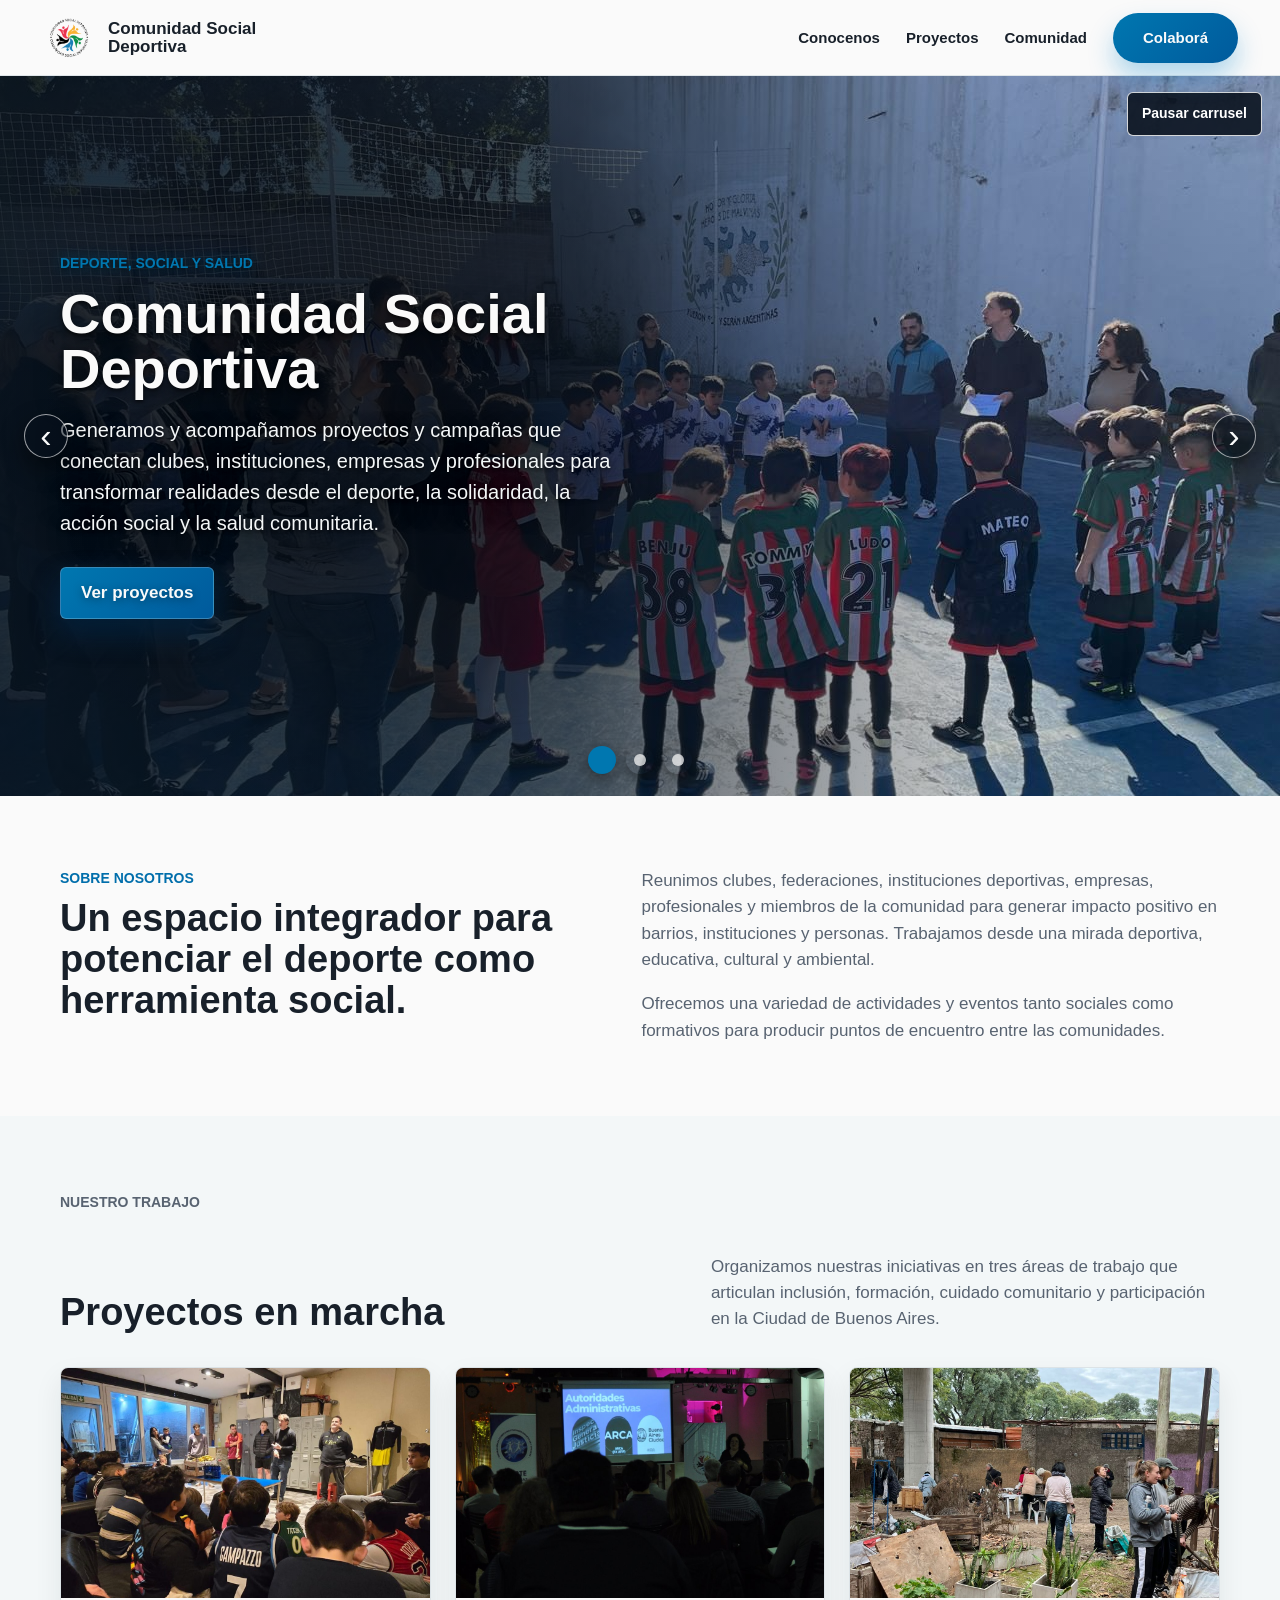
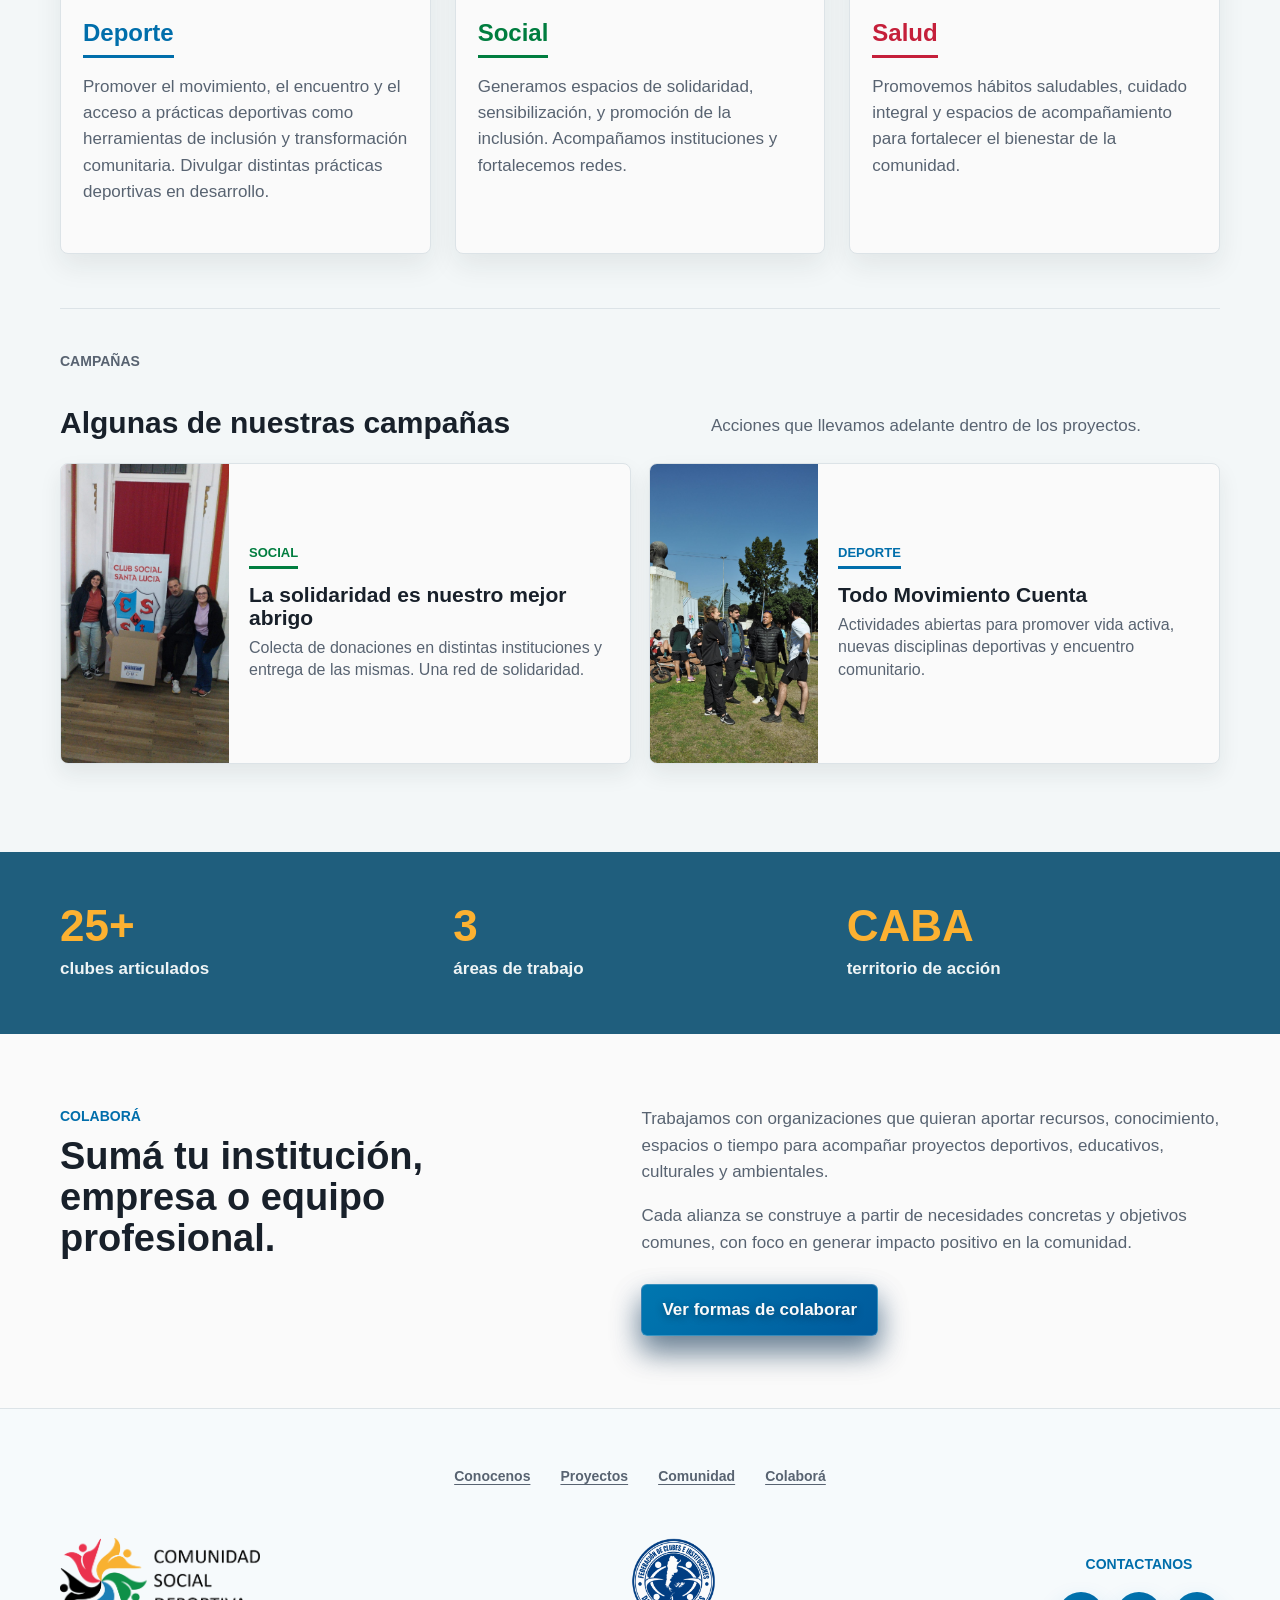
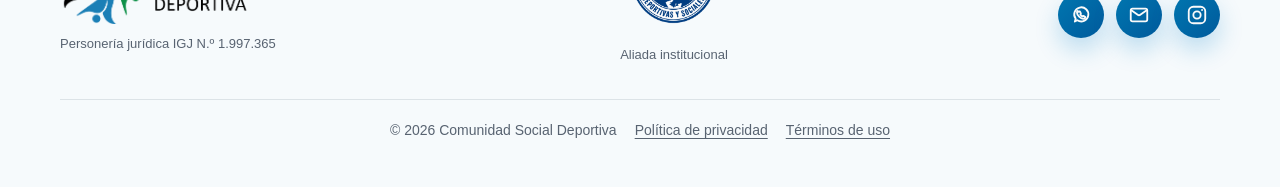
==== commit 8f679a62: "Mejora el footer y muestra datos institucionales" ====
--- a/index.html
+++ b/index.html
@@ -8,7 +8,7 @@
       name="description"
       content="Proyectos de Comunidad Social Deportiva: deporte, social y salud para transformar comunidades en la Ciudad de Buenos Aires."
     >
-    <link rel="stylesheet" href="styles.css?v=20261016-3">
+    <link rel="stylesheet" href="styles.css?v=20261017-2">
   </head>
   <body>
     <a class="skip-link" href="#inicio">Saltar al contenido principal</a>
@@ -219,12 +219,20 @@
     </main>
 
     <footer class="site-footer">
+      <nav class="section-inner footer__navigation" aria-label="Navegación secundaria">
+        <a href="conocenos.html">Conocenos</a>
+        <a href="index.html#proyectos">Proyectos</a>
+        <a href="comunidad.html">Comunidad</a>
+        <a href="colabora.html">Colaborá</a>
+      </nav>
       <div class="section-inner footer__grid">
         <div class="footer__brand">
           <img src="assets/logo-csd-footer-cropped.png" alt="Comunidad Social Deportiva" class="footer__signature">
+          <p class="footer__registration">Personería jurídica IGJ N.º 1.997.365</p>
         </div>
         <div class="footer__federation">
           <img src="assets/logo-federacion-clubes.png" alt="Logo de la Federación de Clubes e Instituciones Deportivas y Sociales de la República Argentina" class="footer__federation-logo" loading="lazy">
+          <p class="footer__partner-label">Aliada institucional</p>
         </div>
         <div class="footer__contact">
           <p class="footer__label">Contactanos</p>
--- a/styles.css
+++ b/styles.css
@@ -700,6 +700,17 @@
   margin-top: 18px;
 }
 
+.institutional-partner {
+  padding: 0 0 72px;
+  background: var(--paper);
+}
+
+.institutional-partner h2 {
+  margin: 8px 0 14px;
+  font-size: clamp(28px, 4vw, 38px);
+  line-height: 1.08;
+}
+
 .community-content__copy h3 {
   margin: 34px 0 14px;
   color: var(--ink);
@@ -1489,6 +1500,11 @@
   margin: -2px 0 0;
 }
 
+.form-actions {
+  display: flex;
+  justify-content: center;
+}
+
 .collaborate h2 {
   margin: 8px 0 0;
   font-size: 38px;
@@ -1520,6 +1536,13 @@
 
 .footer__brand {
   max-width: 430px;
+}
+
+.footer__registration {
+  margin-top: 10px !important;
+  color: var(--ink-muted);
+  font-size: 13px;
+  line-height: 1.5;
 }
 
 .footer__federation {
@@ -1536,6 +1559,12 @@
   object-fit: contain;
 }
 
+.footer__partner-label {
+  margin-top: 10px !important;
+  color: var(--ink-muted);
+  font-size: 13px;
+}
+
 .footer__signature {
   width: min(200px, 100%);
   height: auto;
@@ -1547,7 +1576,7 @@
 }
 
 .footer__contact {
-  text-align: right;
+  text-align: center;
 }
 
 .footer__label {
@@ -1556,7 +1585,7 @@
 
 .footer__socials {
   display: flex;
-  justify-content: flex-end;
+  justify-content: center;
   gap: 12px;
   margin-top: 16px;
 }
@@ -1616,6 +1645,31 @@
 }
 
 .footer__legal a:hover {
+  color: var(--blue);
+}
+
+.footer__navigation {
+  display: flex;
+  flex-wrap: wrap;
+  justify-content: center;
+  gap: 4px 10px;
+  margin-bottom: 28px;
+}
+
+.footer__navigation a {
+  display: inline-flex;
+  min-height: 44px;
+  align-items: center;
+  padding: 8px 10px;
+  color: var(--ink-muted);
+  font-size: 14px;
+  font-weight: 700;
+  text-decoration: underline;
+  text-decoration-thickness: 1px;
+  text-underline-offset: 3px;
+}
+
+.footer__navigation a:hover {
   color: var(--blue);
 }
 
@@ -2016,6 +2070,7 @@
 
   .footer__brand {
     display: flex;
+    flex-direction: column;
     align-items: center;
     justify-content: center;
     min-width: 0;
